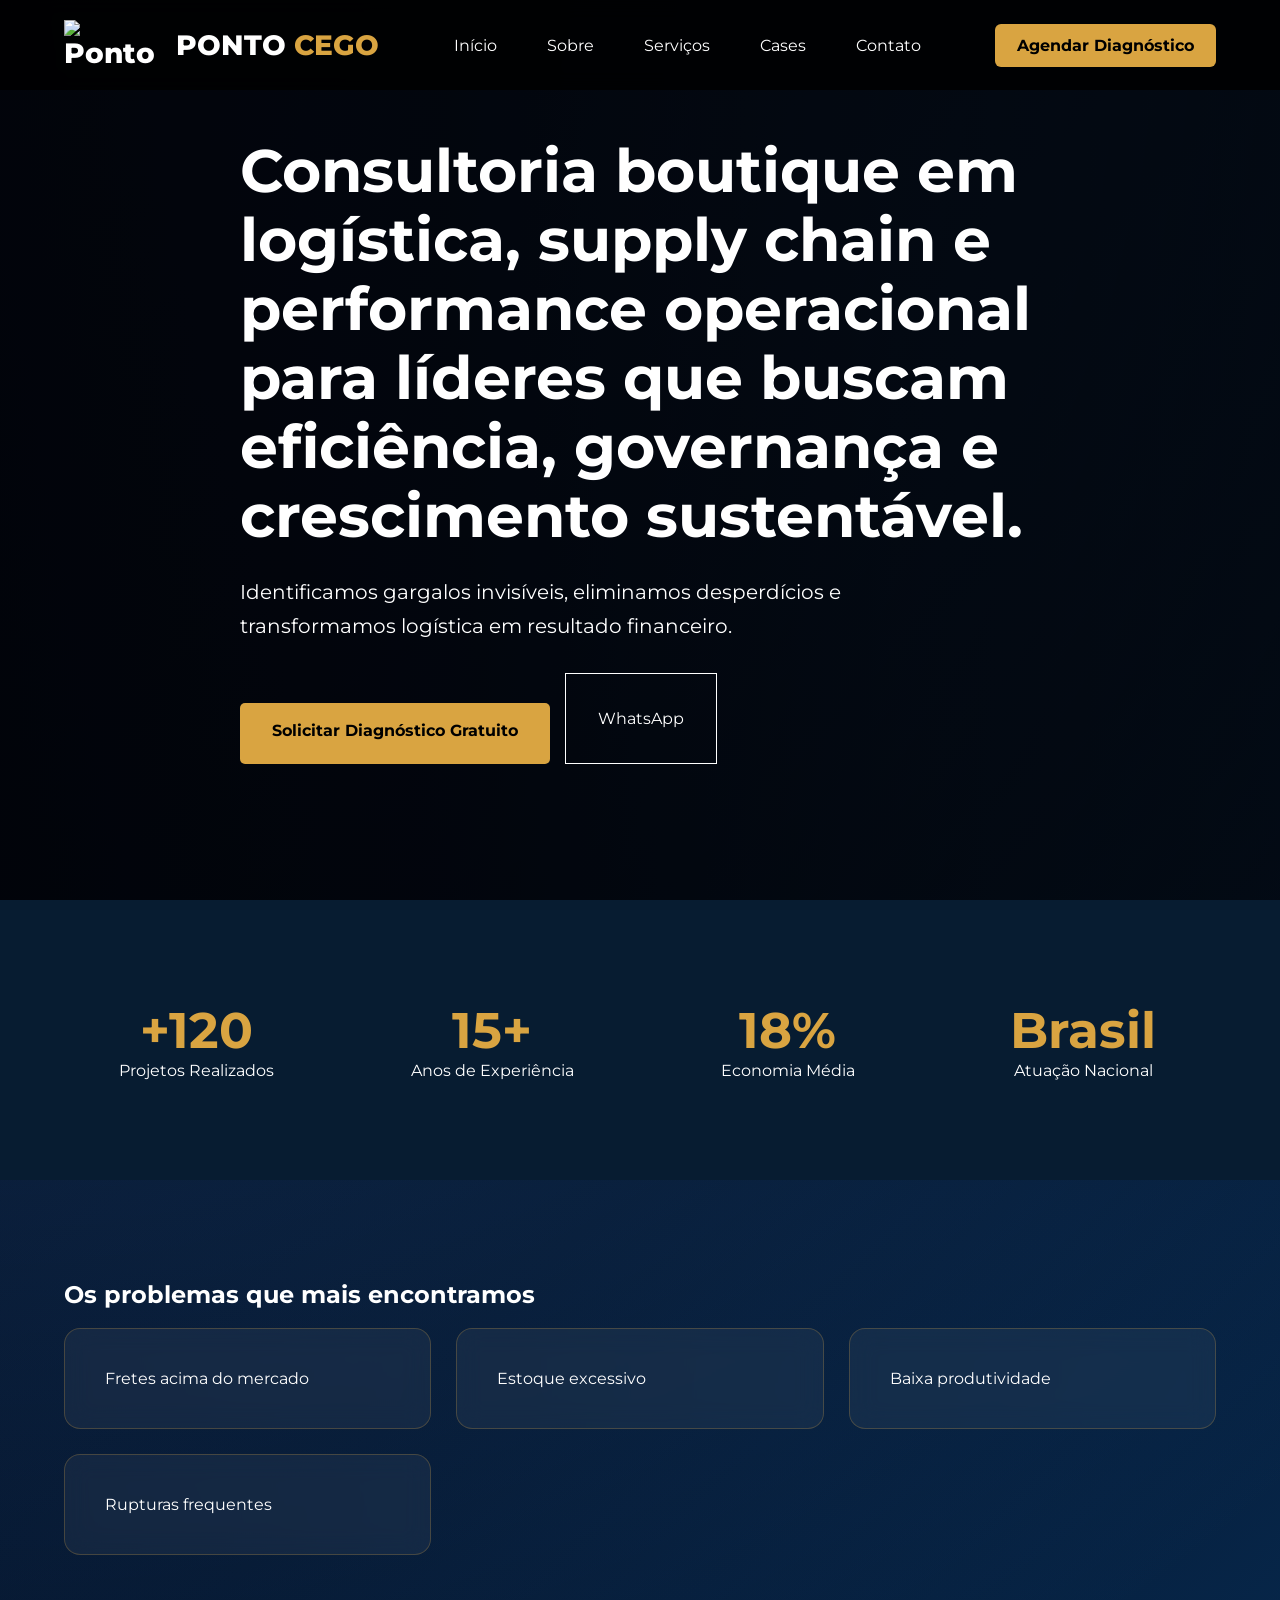
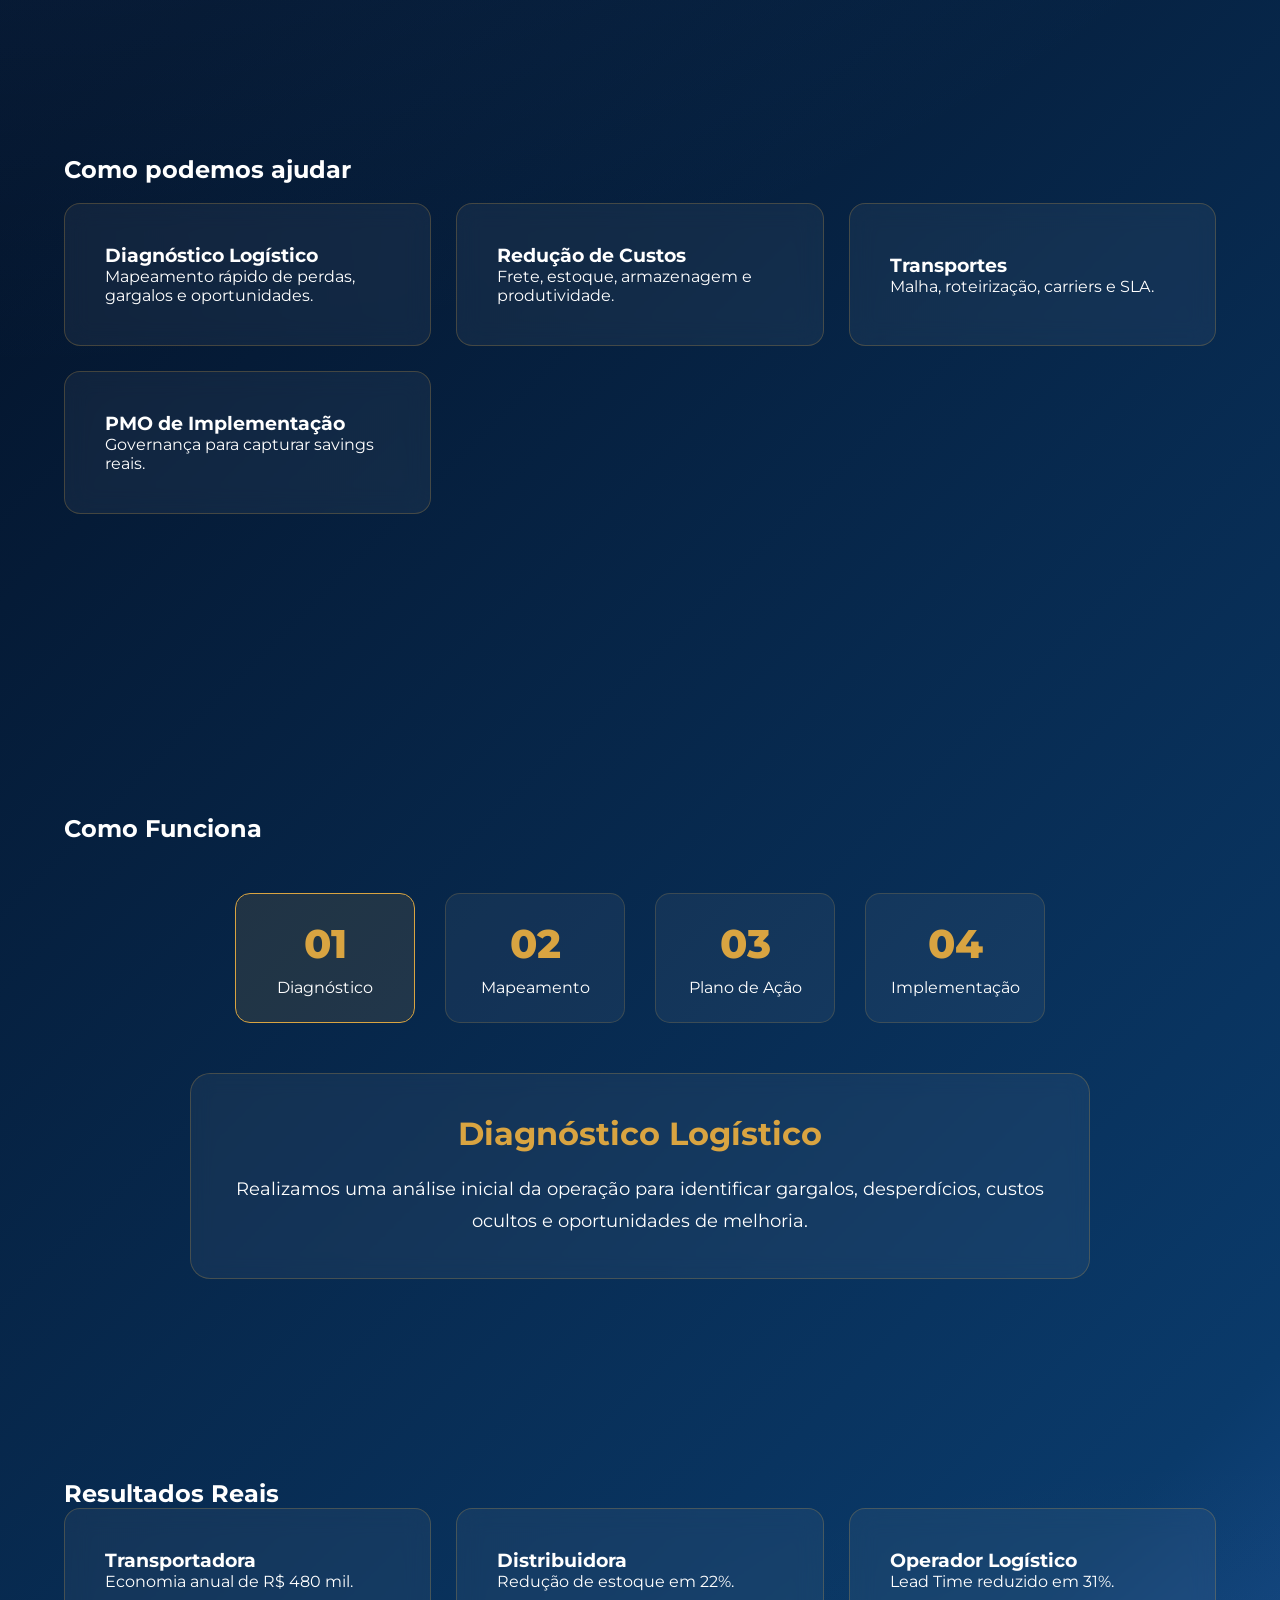
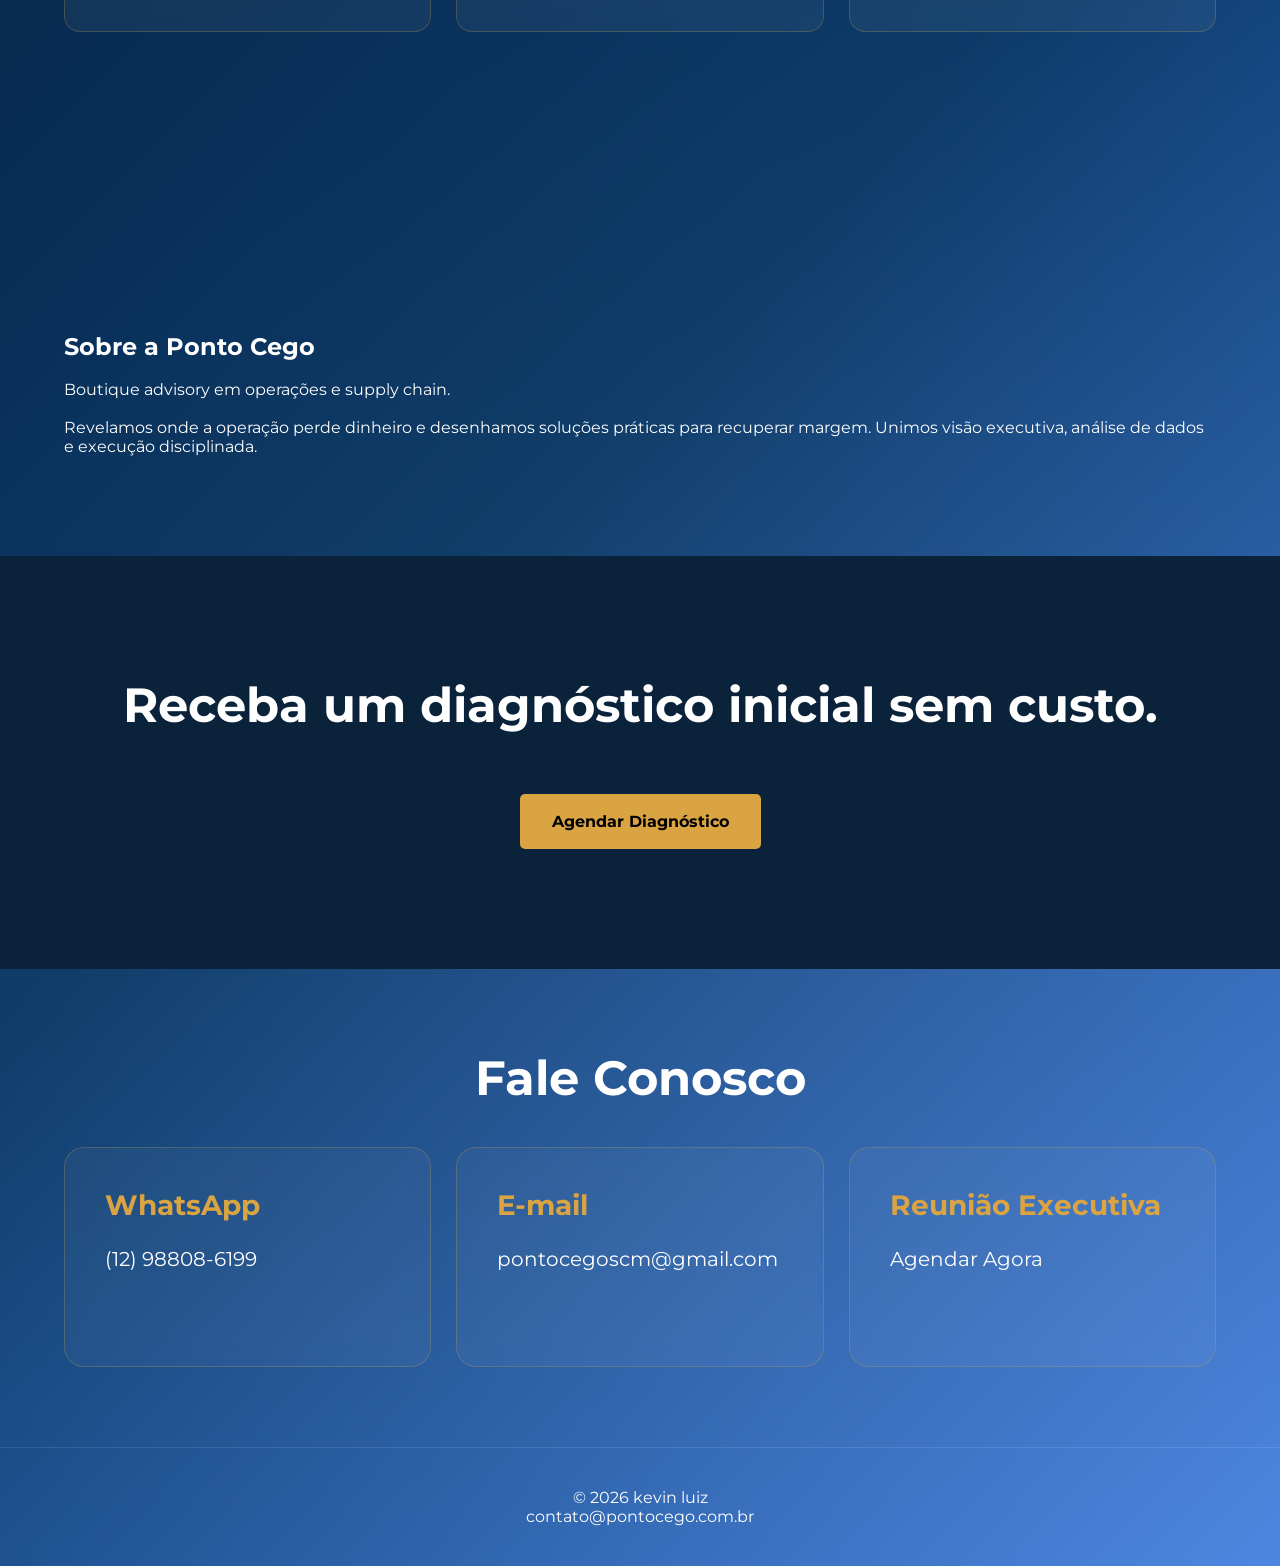
==== index.html @ e63bac24 "Add files via upload" ====
<!DOCTYPE html>
<html lang="pt-BR">
<head>
<meta charset="UTF-8">
<meta name="viewport" content="width=device-width, initial-scale=1.0">

<title>Ponto Cego Consultoria Logística</title>

<link rel="stylesheet" href="style.css">

<link href="https://fonts.googleapis.com/css2?family=Montserrat:wght@300;400;600;700;800&display=swap" rel="stylesheet">
</head>

<body>

<header>
<div class="container">

<div class="logo">
    <img src="img/Logo_Ponto_Cego-removebg-preview.png" alt="Ponto Cego">
    <div class="logo-text">
        PONTO <span>CEGO</span>
    </div>
</div>

<nav>
    <a href="index.html">Início</a>
    <a href="sobre.html">Sobre</a>
    <a href="servicos.html">Serviços</a>
    <a href="cases.html">Cases</a>
    <a href="contato.html">Contato</a>
</nav>

<a href="#contato" class="btn-header">
Agendar Diagnóstico
</a>

</div>
</header>

<section class="hero">

<div class="overlay"></div>

<div class="container hero-content">

<div class="hero-text">

<h1>
Consultoria boutique em logística, supply chain e performance operacional para líderes que buscam eficiência, governança e crescimento sustentável.
</h1>

<p>
Identificamos gargalos invisíveis, eliminamos desperdícios
e transformamos logística em resultado financeiro.
</p>

<div class="hero-buttons">

<a href="#contato" class="btn-primary">
Solicitar Diagnóstico Gratuito
</a>

<a href="https://wa.me/5512988086199" class="btn-secondary">
WhatsApp
</a>

</div>

</div>

</div>

</section>

<section class="numbers">

<div class="container stats">

<div>
<h2>+120</h2>
<p>Projetos Realizados</p>
</div>

<div>
<h2>15+</h2>
<p>Anos de Experiência</p>
</div>

<div>
<h2>18%</h2>
<p>Economia Média</p>
</div>

<div>
<h2>Brasil</h2>
<p>Atuação Nacional</p>
</div>

</div>

</section>

<section class="problems">

<div class="container">

<h2>Os problemas que mais encontramos</h2>
<br>

<div class="cards">

<div class="card">
Fretes acima do mercado
</div>

<div class="card">
Estoque excessivo
</div>

<div class="card">
Baixa produtividade
</div>

<div class="card">
Rupturas frequentes
</div>

</div>

</div>

</section>

<section id="servicos" class="services">

<div class="container">

<h2>Como podemos ajudar</h2>
<br>

<div class="service-grid">

<div class="service">
<h3>Diagnóstico Logístico</h3>
<p>Mapeamento rápido de perdas, gargalos e oportunidades.</p>
</div>

<div class="service">
<h3>Redução de Custos</h3>
<p>Frete, estoque, armazenagem e produtividade.</p>
</div>

<div class="service">
<h3>Transportes</h3>
<p>Malha, roteirização, carriers e SLA.</p>
</div>

<div class="service">
<h3>PMO de Implementação</h3>
<p>Governança para capturar savings reais.</p>
</div>

</div>

</div>

</section>

<section class="process">

    <div class="container">

        <h2>Como Funciona</h2>

        <div class="steps">

            <div class="step active"
                 onclick="mostrarEtapa('diagnostico')">
                <span>01</span>
                <p>Diagnóstico</p>
            </div>

            <div class="step"
                 onclick="mostrarEtapa('mapeamento')">
                <span>02</span>
                <p>Mapeamento</p>
            </div>

            <div class="step"
                 onclick="mostrarEtapa('plano')">
                <span>03</span>
                <p>Plano de Ação</p>
            </div>

            <div class="step"
                 onclick="mostrarEtapa('implementacao')">
                <span>04</span>
                <p>Implementação</p>
            </div>

        </div>

        <div class="process-card">

            <h3 id="tituloEtapa">
                Diagnóstico Logístico
            </h3>

            <p id="textoEtapa">
                Realizamos uma análise inicial da operação para identificar gargalos, desperdícios, custos ocultos e oportunidades de melhoria.
            </p>

        </div>

    </div>

</section>

<section id="cases" class="cases">

<div class="container">

<h2>Resultados Reais</h2>

<div class="case-grid">

<div class="case">
<h3>Transportadora</h3>
<p>Economia anual de R$ 480 mil.</p>
</div>

<div class="case">
<h3>Distribuidora</h3>
<p>Redução de estoque em 22%.</p>
</div>

<div class="case">
<h3>Operador Logístico</h3>
<p>Lead Time reduzido em 31%.</p>
</div>

</div>

</div>

</section>

<section id="sobre" class="about">

<div class="container">

<h2>Sobre a Ponto Cego</h2>

<p>

    <br>
Boutique advisory em operações e supply chain.
<br>
<br>

Revelamos onde a operação perde dinheiro e desenhamos soluções práticas para recuperar margem. Unimos visão executiva, análise de dados e execução disciplinada.
</p>

</div>

</section>

<section id="contato" class="cta">

<div class="container">

<h2>
Receba um diagnóstico inicial sem custo.
</h2>

<a href="https://wa.me/5512988086199"
class="btn-primary">
Agendar Diagnóstico
</a>

</div>

</section>

<section class="contato" id="contato">

    <div class="container">

        <h2>Fale Conosco</h2>

        <div class="contato-grid">

            <div class="contato-card">
                <h3>WhatsApp</h3>
                <a href="https://wa.me/5512988086199">
                    (12) 98808-6199
                </a>
            </div>

            <div class="contato-card">
                <h3>E-mail</h3>
                <a href="mailto:pontocegoscm@gmail.com">
                    pontocegoscm@gmail.com
                </a>
            </div>

            <div class="contato-card">
                <h3>Reunião Executiva</h3>
                <a href="#" class="btn-agendar">
                    Agendar Agora
                </a>
            </div>

        </div>

    </div>

</section>

<footer>

<p>
© 2026 kevin luiz 
</p>

<p>
contato@pontocego.com.br
</p>

</footer>

<script src="db.js"></script>

</body>
</html>
---- style.css ----
*{
margin:0;
padding:0;
box-sizing:border-box;
font-family:'Montserrat',sans-serif;
}

body{
background:
radial-gradient(
circle at top left,
rgba(74,163,255,.25),
transparent 40%
),
radial-gradient(
circle at bottom right,
rgba(217,164,65,.12),
transparent 35%
),
linear-gradient(
135deg,
#020617 0%,
#04152d 30%,
#0a3a6a 70%,
#3b82f6 100%
);

color:white;
min-height:100vh;
overflow-x:hidden;
}

.container{
width:90%;
max-width:1200px;
margin:auto;
}

header{
position:fixed;
width:100%;
padding:20px 0;
background:rgba(0,0,0,.8);
backdrop-filter:blur(10px);
z-index:100;
}

header .container{
display:flex;
justify-content:space-between;
align-items:center;
}

.logo{
font-size:28px;
font-weight:800;
}

.logo span{
color:#d9a441;
}

nav a{
color:white;
text-decoration:none;
margin:0 15px;
}

.hero{
height:100vh;
background:url("img/ChatGPT\ Image\ 6\ de\ jun.\ de\ 2026\,\ 12_38_21.png") center/cover;
display:flex;
align-items:center;
position:relative;
}

.overlay{
position:absolute;
width:100%;
height:100%;
background:rgba(0,0,0,.65);
}

.hero-content{
position:relative;
z-index:2;
}

.hero h1{
font-size:60px;
max-width:800px;
margin-bottom:25px;
}

.hero p{
max-width:700px;
font-size:20px;
line-height:1.6;
}

.btn-primary{
display:inline-block;
background:#d9a441;
padding:18px 32px;
color:black;
font-weight:700;
text-decoration:none;
border-radius:5px;
margin-top:30px;
}

.btn-secondary{
display:inline-block;
padding:35px 32px;
border:1px solid white;
color:white;
text-decoration:none;
margin-left:5px;
text-align: auto;

}

.numbers{
padding:100px 0;
background:#071c31;
}

.stats{
display:grid;
grid-template-columns:repeat(4,1fr);
gap:30px;
text-align:center;
}

.stats h2{
color:#d9a441;
font-size:50px;
}

.services,
.problems,
.process,
.about,
.cases{
padding:100px 0;
}

.service,
.case,
.card{
background:rgba(255,255,255,0.05);
backdrop-filter:blur(12px);
-webkit-backdrop-filter:blur(12px);

border:1px solid rgba(255,255,255,0.15);

border-radius:16px;

transition:.3s;
}

.cards,
.service-grid,
.case-grid{
    display:grid;
    grid-template-columns:repeat(auto-fit,minmax(280px,1fr));
    gap:25px;
}

.service,
.case,
.card{
    background:rgba(255,255,255,0.05);
    backdrop-filter:blur(12px);

    border:1px solid rgba(217,164,65,.25);
    border-radius:16px;

    width:100%;
    min-height:100px;

    padding:40px;

    display:flex;
    flex-direction:column;
    justify-content:center;

    transition:all .4s ease;
}

.service:hover,
.case:hover,
.card:hover{
    transform:translateY(-10px);
    border-color:#d9a441;
    box-shadow:0 15px 40px rgba(0,0,0,.3);
}


.steps{
    display:flex;
    justify-content:center;
    gap:30px;
    margin:50px 0;
    flex-wrap:wrap;
}

.step{
    width:180px;
    padding:25px;

    text-align:center;

    background:rgba(255,255,255,.05);

    border:1px solid rgba(217,164,65,.2);

    border-radius:15px;

    cursor:pointer;

    transition:.3s;
}

.step:hover{
    transform:translateY(-8px);
}

.step.active{
    border-color:#d9a441;
    background:rgba(217,164,65,.12);
}

.step span{
    font-size:40px;
    font-weight:800;
    color:#d9a441;
}

.step p{
    margin-top:10px;
}

.process-card{
    max-width:900px;
    margin:auto;

    background:rgba(255,255,255,.05);

    backdrop-filter:blur(10px);

    border:1px solid rgba(217,164,65,.25);

    border-radius:20px;

    padding:40px;

    text-align:center;
}

.process-card h3{
    color:#d9a441;
    margin-bottom:20px;
    font-size:32px;
}

.process-card p{
    font-size:18px;
    line-height:1.8;
}

.cta{
padding:120px 0;
background:#0a223a;
text-align:center;
}

.cta h2{
font-size:42px;
margin-bottom:30px;
}

footer{
padding:40px;
text-align:center;
border-top:1px solid rgba(255,255,255,.1);
}
.logo{
    display:flex;
    align-items:center;
    gap:12px;
    font-size:28px;
    font-weight:800;
}

.logo img{
    width:100px;
    height:50px;
    object-fit:contain;
}

.logo span{
    color:#d9a441;
}

a{
    color: white;
}
.contato{
    padding:100px 0;
    background:transparent;
}

.contato h2{
    color:#fff;
    font-size:48px;
    margin-bottom:50px;
}

.contato-grid{
    display:grid;
    grid-template-columns:repeat(auto-fit,minmax(320px,1fr));
    gap:25px;
}

.contato-card{
    background:rgba(255,255,255,0.04);

    backdrop-filter:blur(10px);

    border:1px solid rgba(217,164,65,.25);

    border-radius:20px;

    padding:40px;

    min-height:220px;

    transition:.4s;
}

.contato-card:hover{
    transform:translateY(-8px);

    border-color:#d9a441;

    box-shadow:0 15px 40px rgba(0,0,0,.25);
}

.contato-card h3{
    color:#d9a441;
    font-size:28px;
    margin-bottom:25px;
}

.contato-card a{
    color:#fff;
    text-decoration:none;
    font-size:20px;
}
/* ==========================
   TABLETS
========================== */

@media (max-width: 1024px){

    .hero h1{
        font-size:48px;
    }

    .hero p{
        font-size:18px;
    }

    .stats{
        grid-template-columns:repeat(2,1fr);
    }

    .contato-grid{
        grid-template-columns:1fr;
    }

}

/* ==========================
   CELULARES
========================== */

@media (max-width: 768px){

    header{
        padding:15px 0;
    }

    header .container{
        flex-direction:column;
        gap:15px;
    }

    nav{
        display:flex;
        flex-wrap:wrap;
        justify-content:center;
        gap:10px;
    }

    nav a{
        margin:0;
        font-size:14px;
    }

    .logo{
        font-size:22px;
    }

    .logo img{
        width:70px;
        height:auto;
    }

    .hero{
        min-height:auto;
        height:auto;
        padding:140px 0 80px;
        text-align:center;
    }

    .hero h1{
        font-size:36px;
        line-height:1.2;
    }

    .hero p{
        font-size:17px;
    }

    .hero-buttons{
        display:flex;
        flex-direction:column;
        gap:15px;
        align-items:center;
    }

    .btn-secondary{
        margin-left:0;
    }

    .stats{
        grid-template-columns:1fr;
    }

    .stats h2{
        font-size:38px;
    }

    .service-grid,
    .case-grid,
    .cards{
        grid-template-columns:1fr;
    }

    .step{
        width:100%;
        max-width:280px;
    }

    .process-card{
        padding:25px;
    }

    .process-card h3{
        font-size:26px;
    }

    .process-card p{
        font-size:16px;
    }

    .contato h2,
    .cta h2{
        font-size:32px;
        text-align:center;
    }

    .contato-card{
        min-height:auto;
    }

    footer{
        padding:25px;
        font-size:14px;
    }

}

/* ==========================
   CELULARES PEQUENOS
========================== */

@media (max-width: 480px){

    .container{
        width:95%;
    }

    .hero h1{
        font-size:30px;
    }

    .hero p{
        font-size:15px;
    }

    .btn-primary,
    .btn-secondary{
        width:100%;
        text-align:center;
        padding:15px;
    }

    .service,
    .case,
    .card{
        padding:25px;
    }

    .contato-card{
        padding:25px;
    }

    .contato-card h3{
        font-size:22px;
    }

    .contato-card a{
        font-size:16px;
        word-break:break-word;
    }

}
.page-hero{
    padding:180px 0 100px;

    text-align:center;
}

.page-hero h1{
    font-size:60px;
    margin-bottom:20px;
}

.page-hero p{
    font-size:22px;
    color:rgba(255,255,255,.8);
}

.about-page,
.contato,
.service-grid,
.case-grid{
    padding-bottom:100px;
}
.contato {
    padding: 80px 0;
}

.contato h2 {
    text-align: center;
    margin-bottom: 40px;
}

.contato-form {
    max-width: 700px;
    margin: 0 auto;
    display: flex;
    flex-direction: column;
    gap: 20px;
}

.form-group {
    display: flex;
    flex-direction: column;
}

.form-group label {
    margin-bottom: 8px;
    font-weight: 600;
}

.form-group input,
.form-group textarea {
    padding: 14px;
    border: 1px solid #dcdcdc;
    border-radius: 8px;
    font-size: 16px;
}

.form-group input:focus,
.form-group textarea:focus {
    outline: none;
    border-color: #0a66c2;
}

.btn-form {
    background: #0a66c2;
    color: #fff;
    border: none;
    padding: 16px;
    border-radius: 8px;
    font-size: 16px;
    cursor: pointer;
    transition: 0.3s;
}

.btn-form:hover {
    opacity: 0.9;
}
/* Layout exclusivo da página Cases */

.cases-page-grid{
    display:grid;
    grid-template-columns:repeat(3, 1fr);
    gap:30px;
    align-items:start;
    
}

.cases-page-grid .case{
    min-height:auto;
}

.cases-page-grid .case h3{
min-height:auto;
    font-size:24px;
    line-height:1.3;
}

.cases-page-grid .case p{
    line-height:1.8;
    min-height:auto;
}

/* Tablet */
@media (max-width:1024px){
    .cases-page-grid{
        grid-template-columns:repeat(2, 1fr);
    }
}

/* Celular */
@media (max-width:768px){
    .cases-page-grid{
        grid-template-columns:1fr;
    }

    .cases-page-grid .case{
        min-height:auto;
    }
}
.about-page{
    padding-bottom:100px;
}

.about-page h2{
    font-size:42px;
    margin-bottom:25px;
    color:#d9a441;
}

.about-page p{
    font-size:18px;
    line-height:1.9;
    margin-bottom:20px;
    max-width:1000px;
}

.about-page .service-grid{
    margin-top:40px;
}
/* =====================================================
   RESPONSIVIDADE GLOBAL
===================================================== */

html,
body{
    width:100%;
    overflow-x:hidden;
}

img{
    max-width:100%;
    height:auto;
    display:block;
}

iframe,
video{
    max-width:100%;
    height:auto;
}

.container{
    width:min(90%,1200px);
    margin:auto;
}
.page-hero{
    padding:140px 0 80px;
    text-align:center;
}

.page-hero .container{
    width:min(90%,1200px);
    margin:auto;
}

/* =====================================================
   HERO RESPONSIVO
===================================================== */

.hero{
    min-height:100vh;

    background:
    linear-gradient(
        to right,
        rgba(2,6,23,.85) 0%,
        rgba(2,6,23,.70) 35%,
        rgba(2,6,23,.35) 70%,
        rgba(2,6,23,.15) 100%
    ),
    url("img/ChatGPT\ Image\ 6\ de\ jun.\ de\ 2026\,\ 12_38_21.png");

    background-size:cover;
    background-position:right center;
    background-repeat:no-repeat;

    display:flex;
    align-items:center;
    position:relative;
}

.hero-content{
    position:relative;
    z-index:2;
    width:100%;
    max-width:800px;
}

.hero h1{
    font-size:clamp(32px,5vw,60px);
    line-height:1.15;
    max-width:800px;
}

.hero p{
    font-size:clamp(16px,2vw,20px);
    line-height:1.7;
    max-width:700px;
}

.hero-buttons{
    display:flex;
    flex-wrap:wrap;
    gap:15px;
    margin-top:30px;
}

.btn-secondary{
    margin-left:0;
}

/* =====================================================
   GRID UNIVERSAL
===================================================== */

.cards,
.service-grid,
.case-grid,
.contato-grid{
    display:grid;
    grid-template-columns:repeat(auto-fit,minmax(280px,1fr));
    gap:25px;
}

.cases-page-grid{
    display:grid;
    grid-template-columns:repeat(auto-fit,minmax(320px,1fr));
    gap:30px;
    min-height:auto;
}

/* =====================================================
   HEADER RESPONSIVO
===================================================== */

header{
    width:100%;
}

header .container{
    display:flex;
    justify-content:space-between;
    align-items:center;
    flex-wrap:wrap;
    gap:20px;
}

nav{
    display:flex;
    flex-wrap:wrap;
    gap:20px;
}

nav a{
    white-space:nowrap;
}

/* =====================================================
   TIPOGRAFIA FLUIDA
===================================================== */

.page-hero h1{
    font-size:clamp(36px,6vw,60px);
}

.page-hero p{
    font-size:clamp(16px,2vw,22px);
}

.cta h2,
.contato h2{
    font-size:clamp(30px,5vw,48px);
}

/* =====================================================
   CARDS
===================================================== */

.service,
.case,
.card,
.contato-card{
    width:100%;
    height:auto;
}

.cases-page-grid .case{
    min-height:auto;
}

/* =====================================================
   TABLETS
===================================================== */

@media(max-width:1024px){

    .hero{
        padding:140px 0 80px;
    }

    .stats{
        grid-template-columns:repeat(2,1fr);
    }

    .process-card{
        padding:30px;
    }

}

/* =====================================================
   MOBILE
===================================================== */

@media(max-width:768px){

    header{
        padding:15px 0;
    }

    header .container{
        flex-direction:column;
        text-align:center;
    }

    .logo{
        font-size:22px;
    }

    .logo img{
        width:70px;
        height:auto;
    }

    nav{
        justify-content:center;
        gap:12px;
    }

    nav a{
        font-size:14px;
    }

    .hero{
        min-height:auto;
        height:auto;

        padding:
        160px
        0
        100px;

        text-align:center;

        background-position:70% center;
    }

    .hero-content{
        max-width:100%;
    }

    .hero h1{
        font-size:36px;
        max-width:100%;
    }

    .hero p{
        max-width:100%;
        font-size:17px;
    }

    .hero-buttons{
        flex-direction:column;
        align-items:center;
    }

    .btn-primary,
    .btn-secondary{
        width:100%;
        max-width:350px;
        text-align:center;
    }

    .stats{
        grid-template-columns:1fr;
    }

    .steps{
        flex-direction:column;
        align-items:center;
    }

    .step{
        width:100%;
        max-width:300px;
    }

    .process-card{
        padding:25px;
    }

    .process-card h3{
        font-size:26px;
    }

    .process-card p{
        font-size:16px;
    }

    .contato-card{
        min-height:auto;
    }

    footer{
        padding:25px;
        font-size:14px;
    }

}

/* =====================================================
   CELULARES PEQUENOS
===================================================== */

@media(max-width:480px){

    .container{
        width:95%;
    }

    .hero h1{
        font-size:30px;
    }

    .hero p{
        font-size:15px;
    }

    .page-hero h1{
        font-size:34px;
    }

    .service,
    .case,
    .card,
    .contato-card{
        padding:25px;
    }

    .contato-card h3{
        font-size:22px;
    }

    .contato-card a{
        font-size:16px;
        word-break:break-word;
    }

}

/* =====================================================
   CELULARES MUITO PEQUENOS
===================================================== */

@media(max-width:360px){

    .hero h1{
        font-size:26px;
    }

    .hero p{
        font-size:14px;
    }

    .logo{
        font-size:18px;
    }

    nav a{
        font-size:13px;
    }

}
.btn-header{
    background:#d9a441;
    color:#000;
    text-decoration:none;
    padding:12px 22px;
    border-radius:6px;
    font-weight:700;
    white-space:nowrap;
}

@media(max-width:768px){
    .btn-header{
        width:100%;
        text-align:center;
    }
}
/* ==========================================
   PÁGINAS INTERNAS RESPONSIVAS
========================================== */

@media(max-width:768px){

    .page-hero{
        padding:130px 0 60px;
    }

    .page-hero h1{
        font-size:36px;
    }

    .page-hero p{
        font-size:16px;
    }

    .about-page h2{
        font-size:30px;
    }

    .about-page p{
        font-size:16px;
        line-height:1.8;
    }

    .service-grid,
    .case-grid,
    .contato-grid{
        grid-template-columns:1fr;
    }

    .service,
    .case,
    .card,
    .contato-card{
        padding:25px;
    }

    .case h3,
    .service h3{
        font-size:22px;
    }

    .contato-form{
        width:100%;
    }

    .form-group input,
    .form-group textarea{
        width:100%;
    }

}

@media(max-width:480px){

    .page-hero h1{
        font-size:30px;
    }

    .page-hero p{
        font-size:15px;
    }

    .about-page h2{
        font-size:26px;
    }

    .about-page p{
        font-size:15px;
    }

}
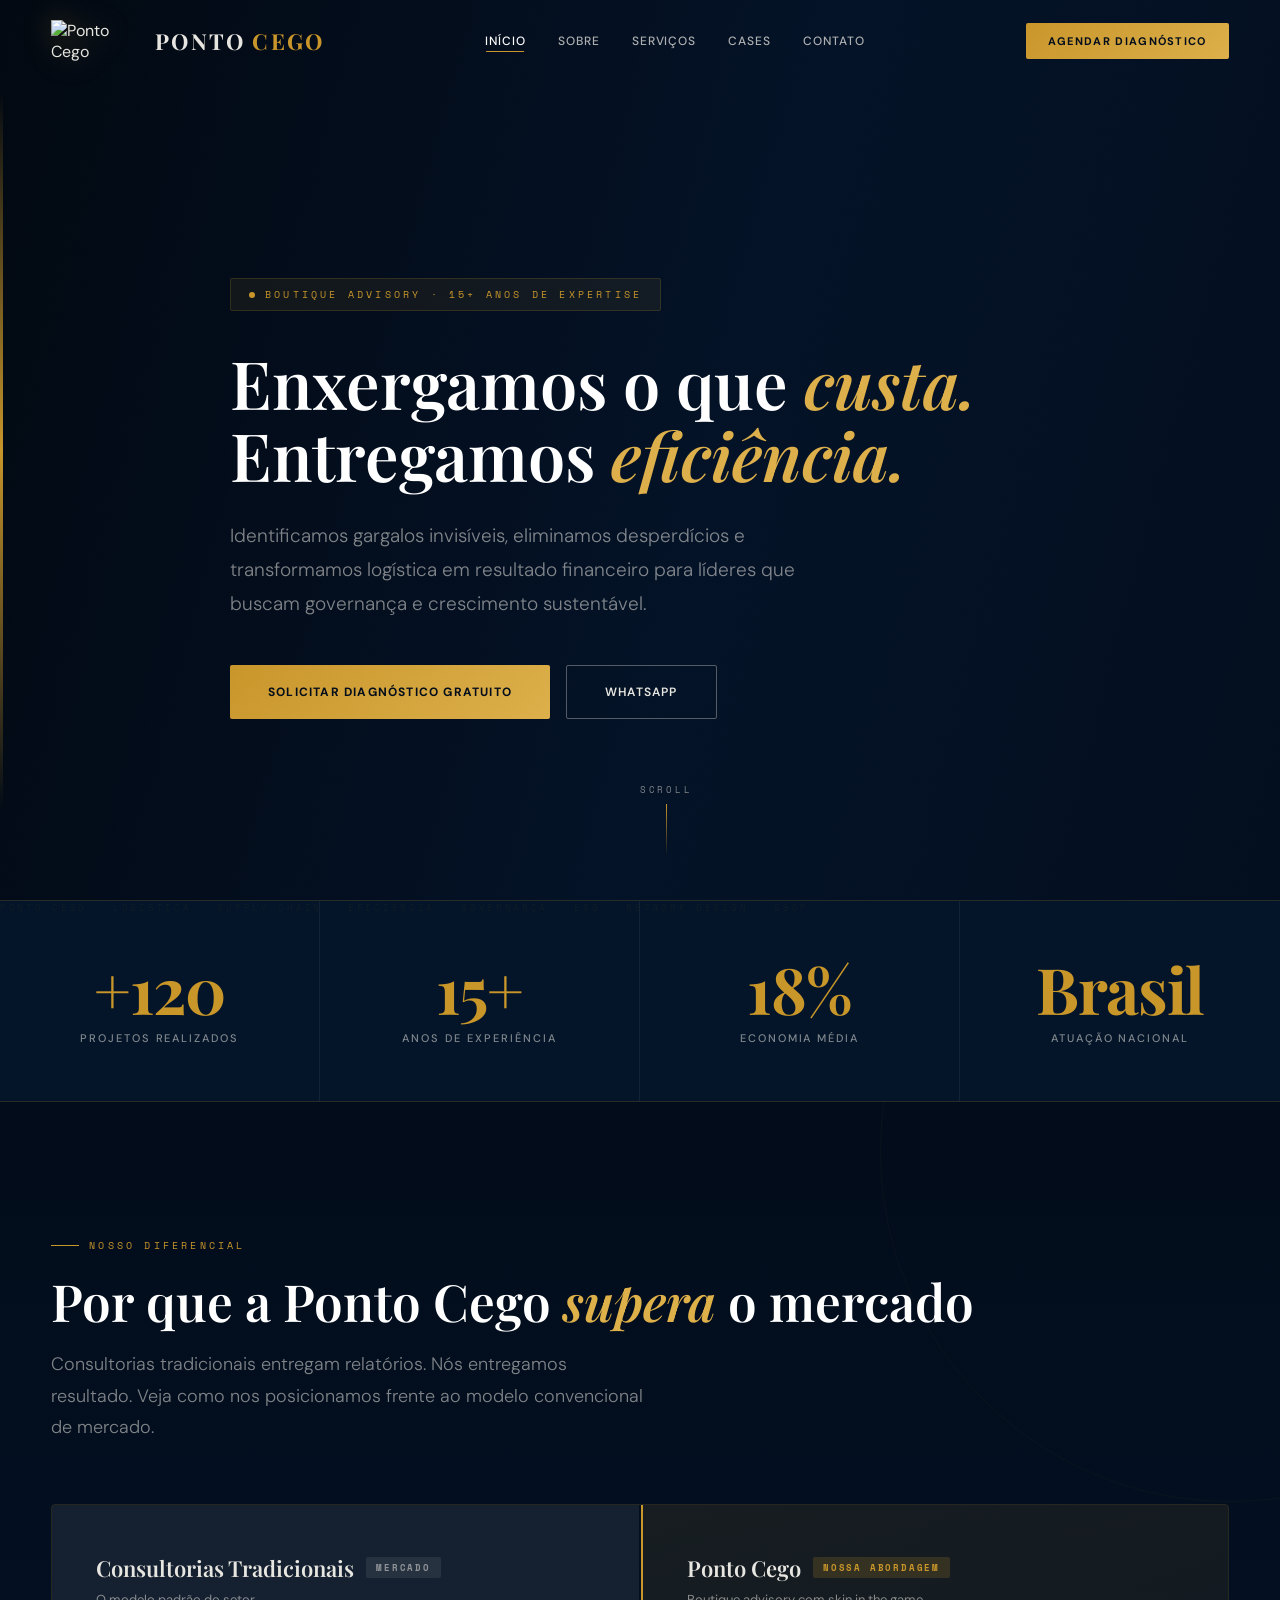
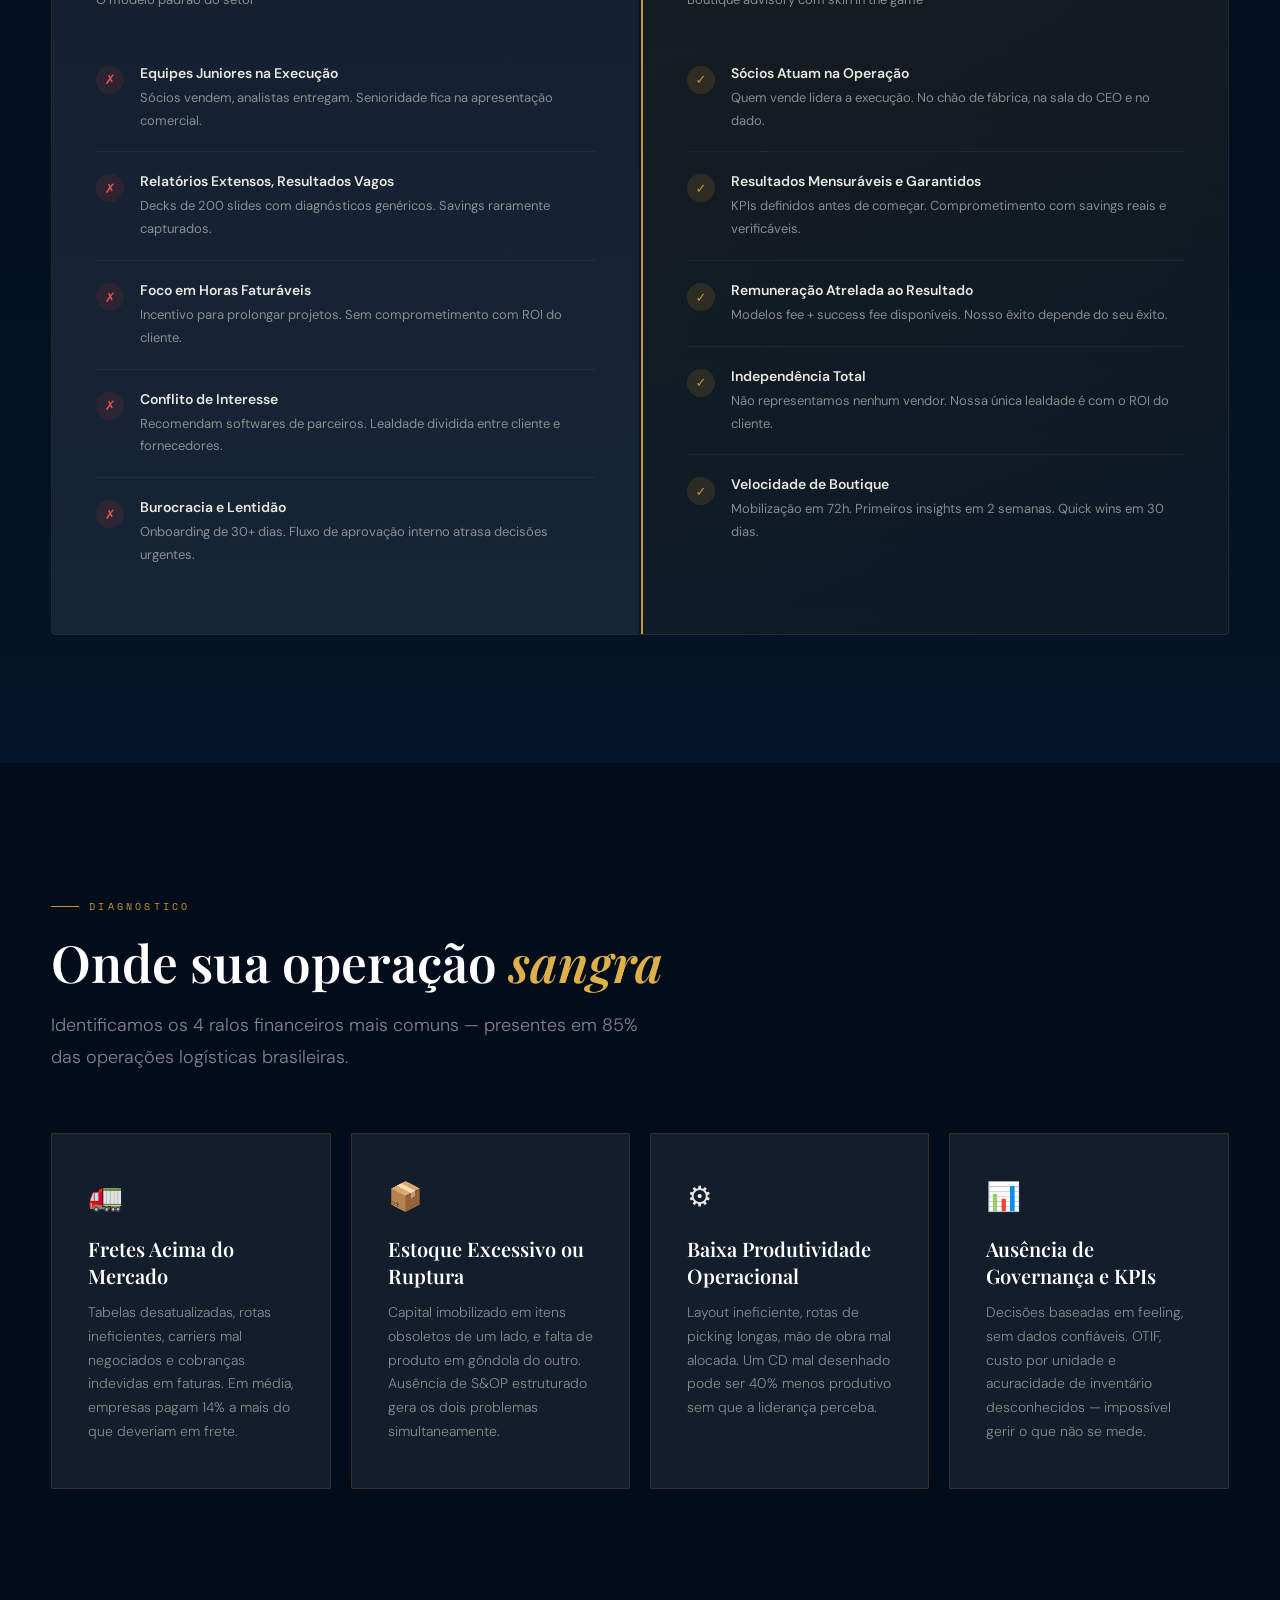
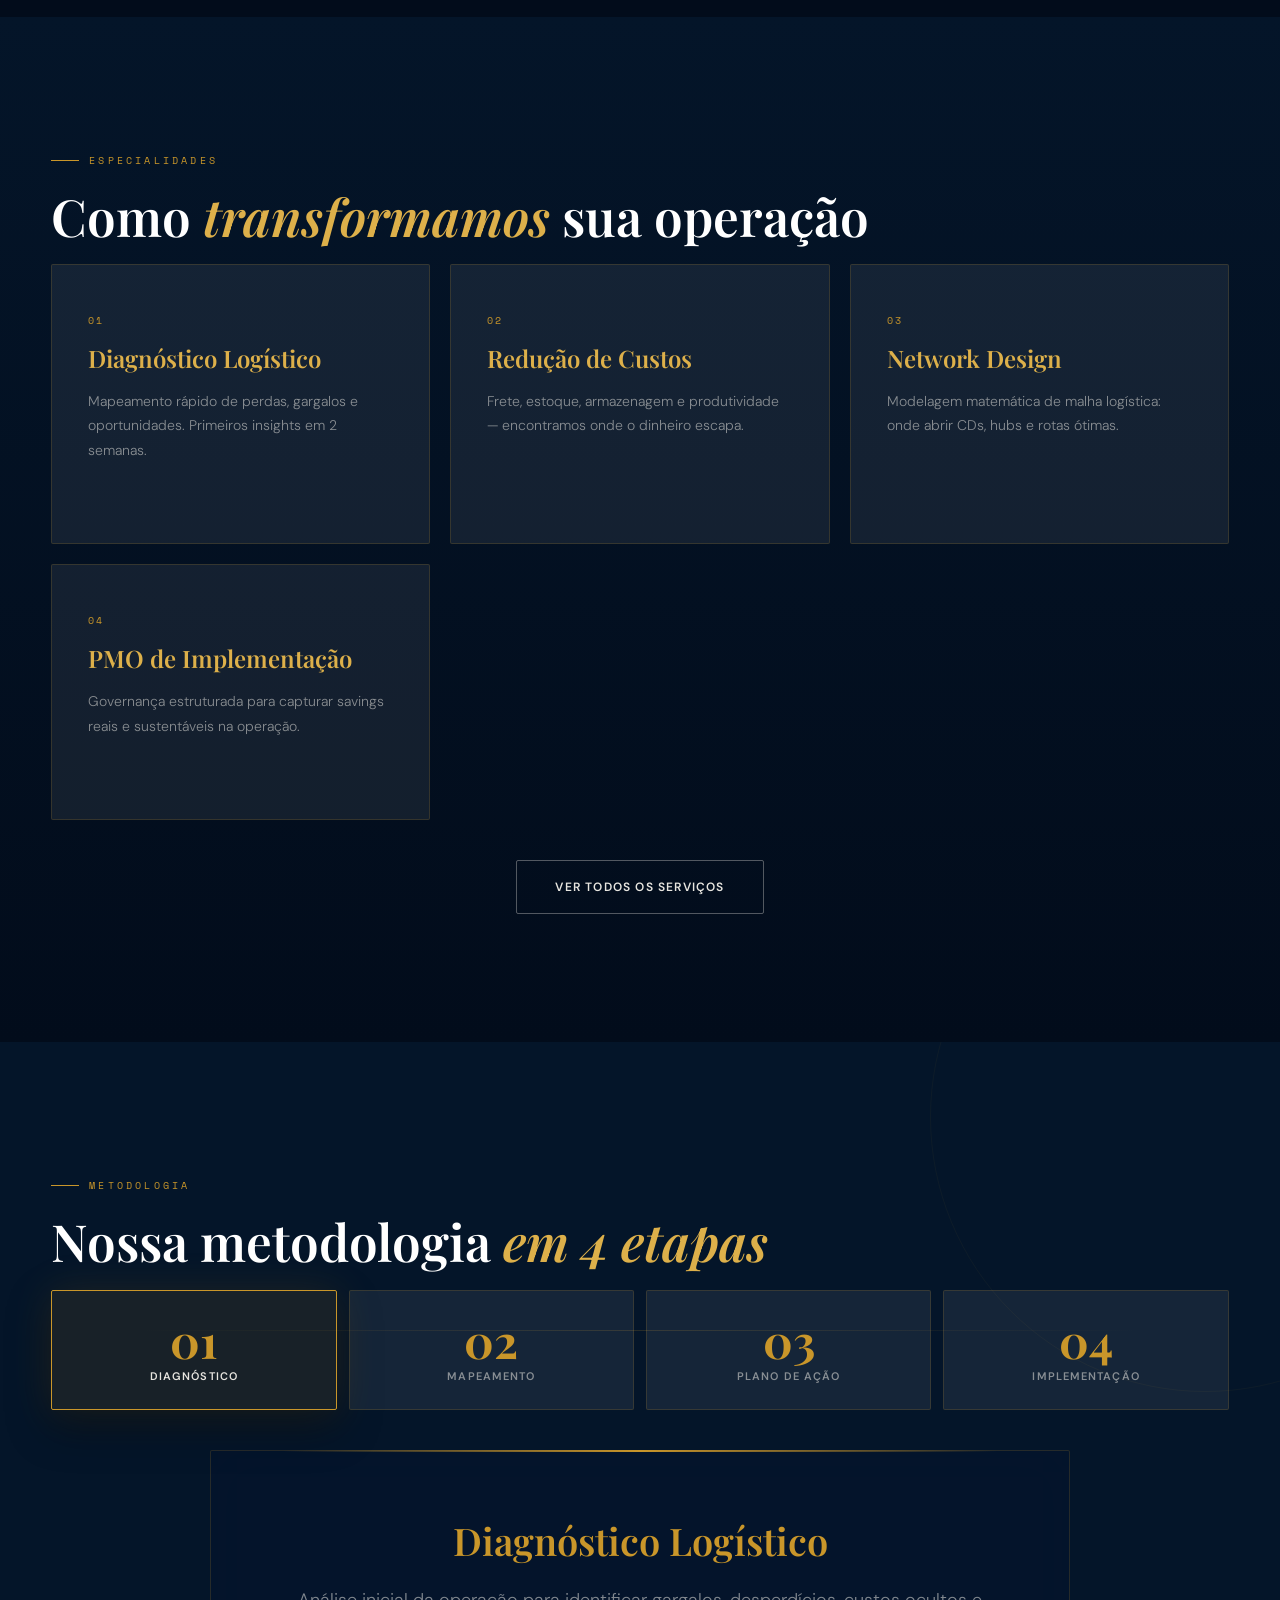
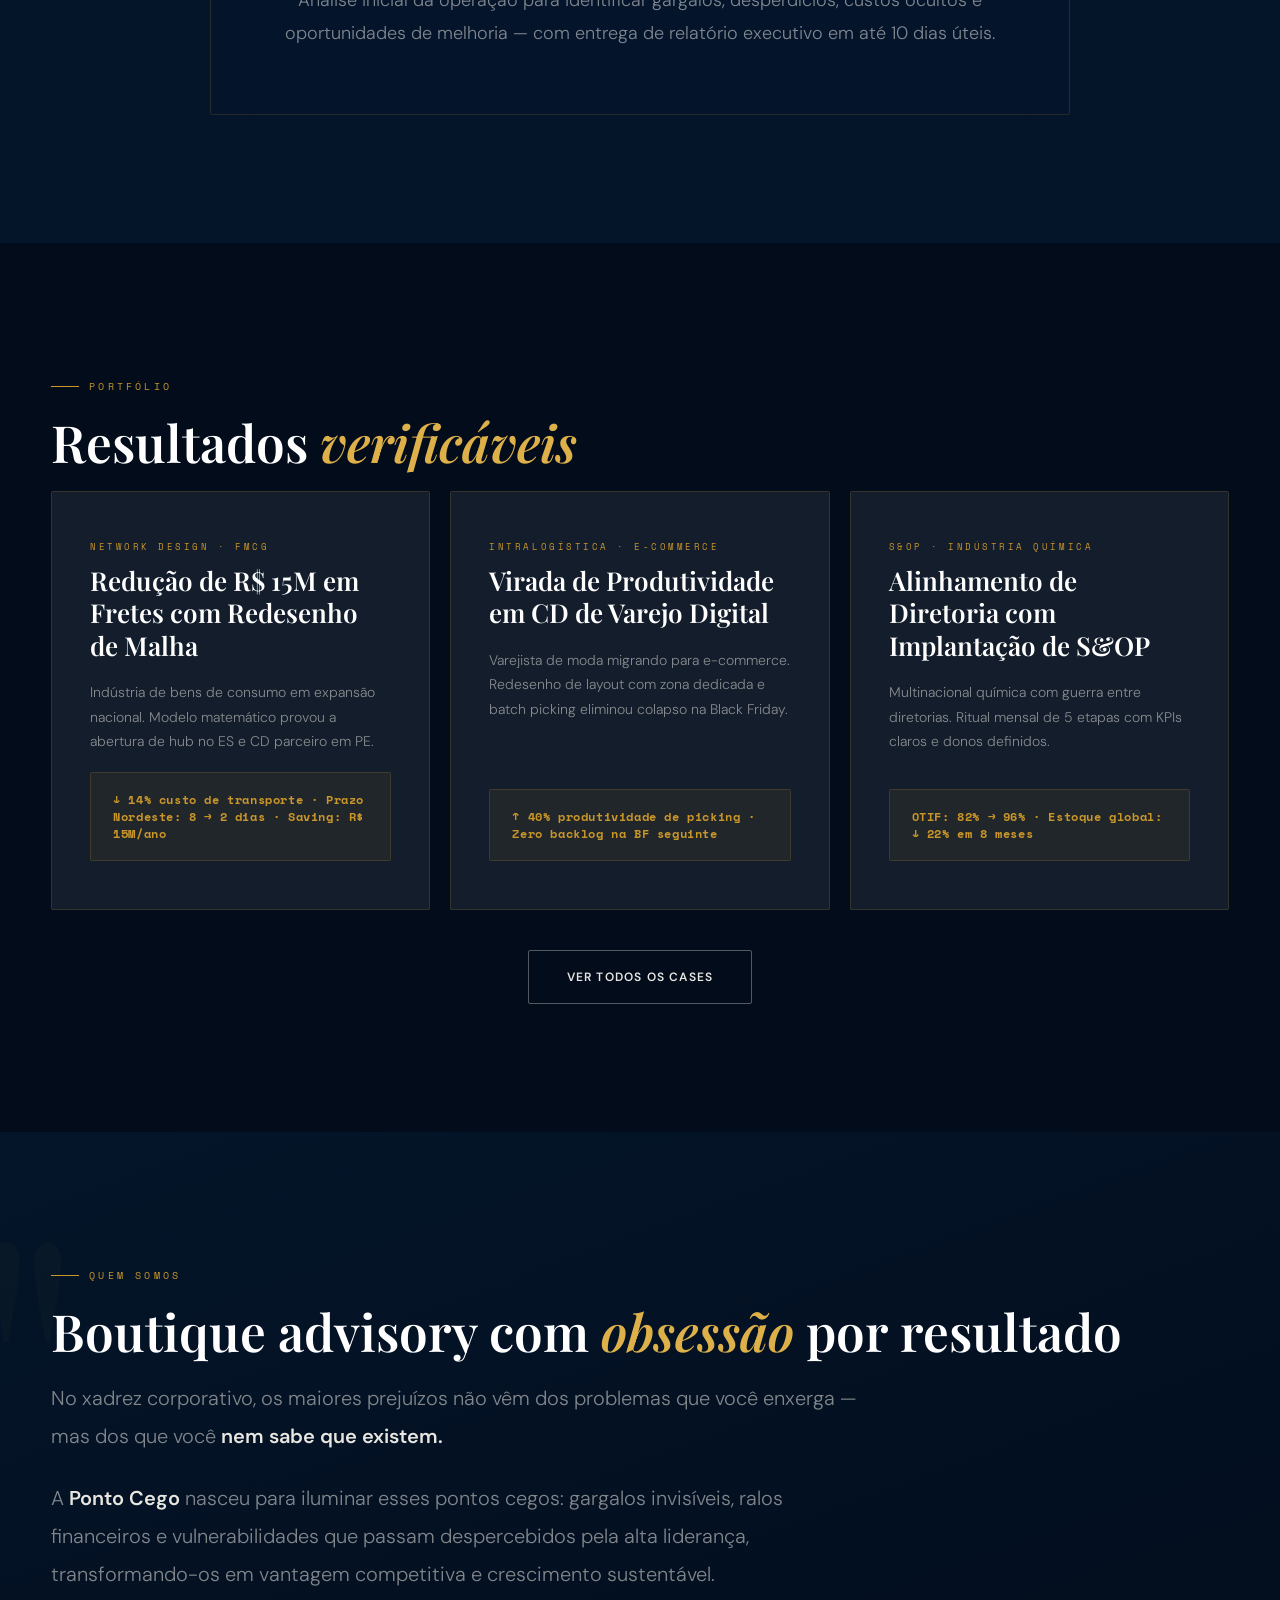
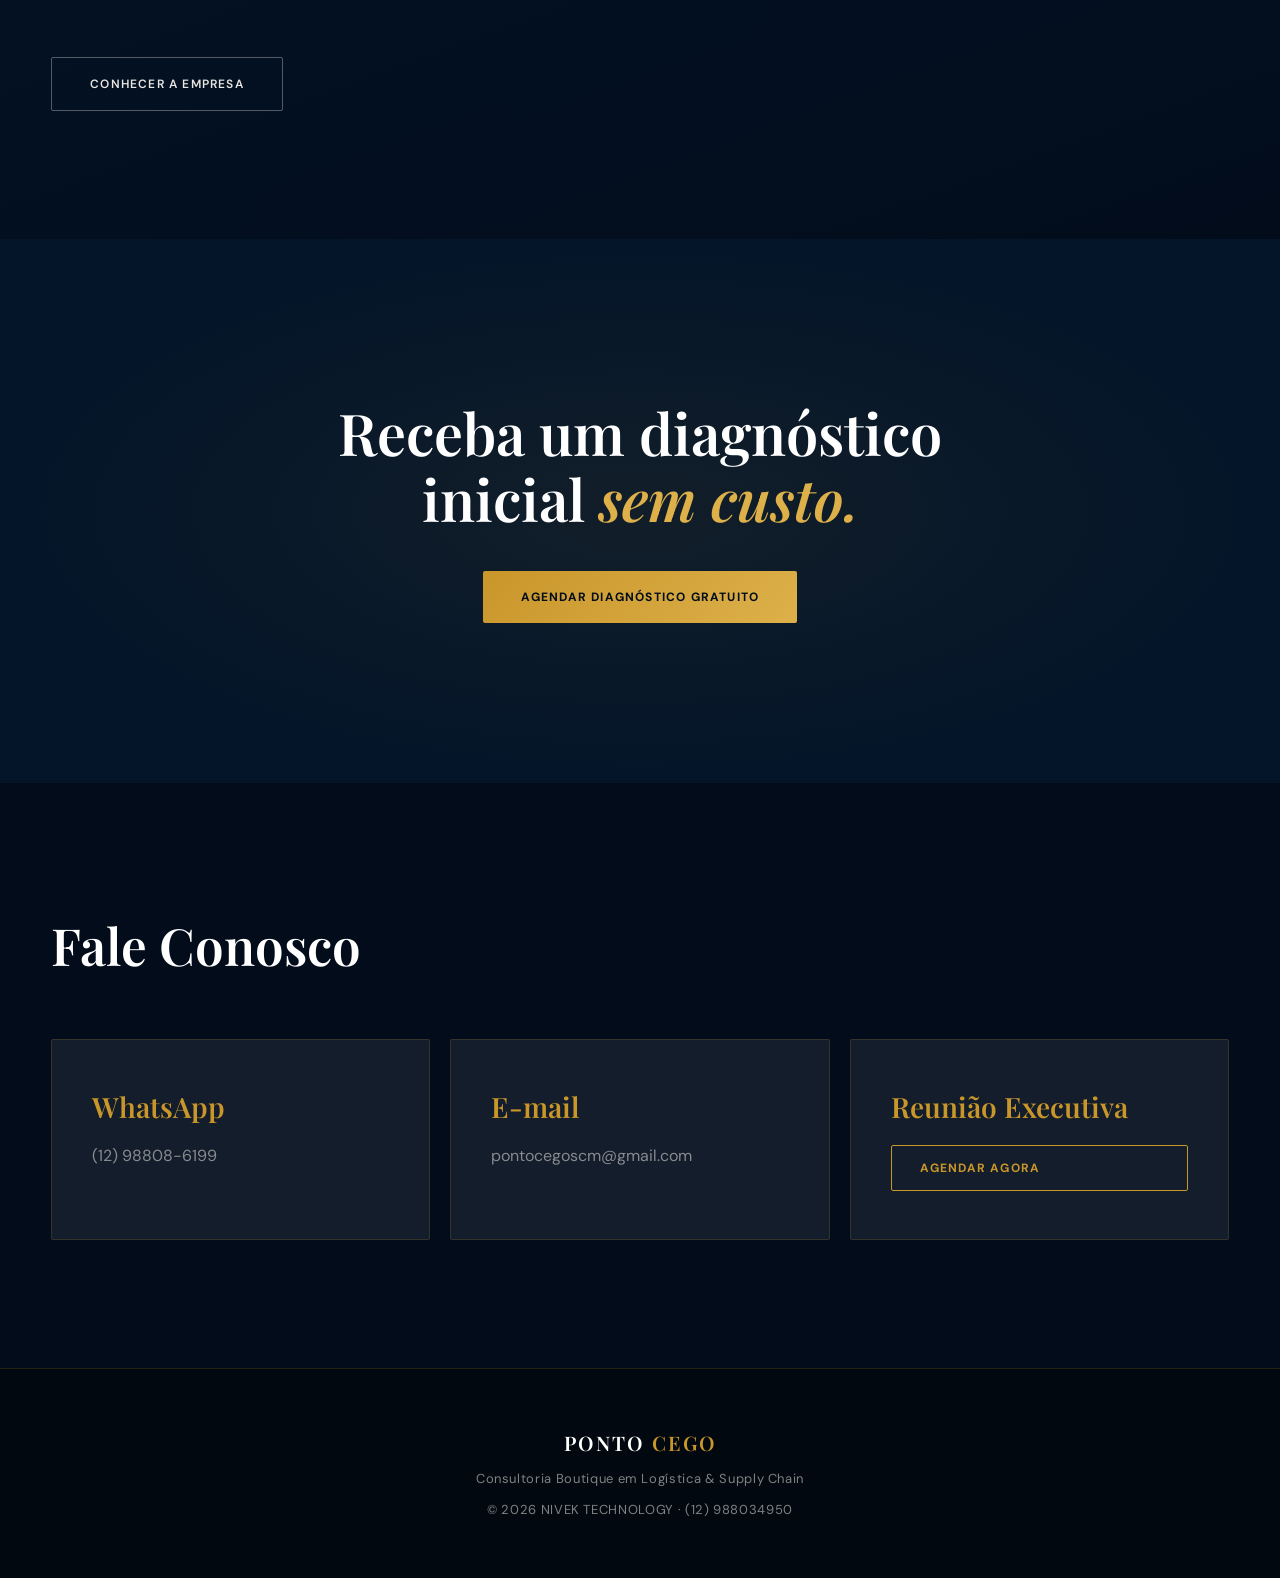
==== commit b9bd851a: "Add files via upload" ====
--- a/index.html
+++ b/index.html
@@ -1,336 +1,327 @@
-<!DOCTYPE html>
-<html lang="pt-BR">
-<head>
-<meta charset="UTF-8">
-<meta name="viewport" content="width=device-width, initial-scale=1.0">
-
-<title>Ponto Cego Consultoria Logística</title>
-
-<link rel="stylesheet" href="style.css">
-
-<link href="https://fonts.googleapis.com/css2?family=Montserrat:wght@300;400;600;700;800&display=swap" rel="stylesheet">
-</head>
-
-<body>
-
-<header>
-<div class="container">
-
-<div class="logo">
-    <img src="img/Logo_Ponto_Cego-removebg-preview.png" alt="Ponto Cego">
-    <div class="logo-text">
-        PONTO <span>CEGO</span>
-    </div>
-</div>
-
-<nav>
-    <a href="index.html">Início</a>
-    <a href="sobre.html">Sobre</a>
-    <a href="servicos.html">Serviços</a>
-    <a href="cases.html">Cases</a>
-    <a href="contato.html">Contato</a>
-</nav>
-
-<a href="#contato" class="btn-header">
-Agendar Diagnóstico
-</a>
-
-</div>
-</header>
-
-<section class="hero">
-
-<div class="overlay"></div>
-
-<div class="container hero-content">
-
-<div class="hero-text">
-
-<h1>
-Consultoria boutique em logística, supply chain e performance operacional para líderes que buscam eficiência, governança e crescimento sustentável.
-</h1>
-
-<p>
-Identificamos gargalos invisíveis, eliminamos desperdícios
-e transformamos logística em resultado financeiro.
-</p>
-
-<div class="hero-buttons">
-
-<a href="#contato" class="btn-primary">
-Solicitar Diagnóstico Gratuito
-</a>
-
-<a href="https://wa.me/5512988086199" class="btn-secondary">
-WhatsApp
-</a>
-
-</div>
-
-</div>
-
-</div>
-
-</section>
-
-<section class="numbers">
-
-<div class="container stats">
-
-<div>
-<h2>+120</h2>
-<p>Projetos Realizados</p>
-</div>
-
-<div>
-<h2>15+</h2>
-<p>Anos de Experiência</p>
-</div>
-
-<div>
-<h2>18%</h2>
-<p>Economia Média</p>
-</div>
-
-<div>
-<h2>Brasil</h2>
-<p>Atuação Nacional</p>
-</div>
-
-</div>
-
-</section>
-
-<section class="problems">
-
-<div class="container">
-
-<h2>Os problemas que mais encontramos</h2>
-<br>
-
-<div class="cards">
-
-<div class="card">
-Fretes acima do mercado
-</div>
-
-<div class="card">
-Estoque excessivo
-</div>
-
-<div class="card">
-Baixa produtividade
-</div>
-
-<div class="card">
-Rupturas frequentes
-</div>
-
-</div>
-
-</div>
-
-</section>
-
-<section id="servicos" class="services">
-
-<div class="container">
-
-<h2>Como podemos ajudar</h2>
-<br>
-
-<div class="service-grid">
-
-<div class="service">
-<h3>Diagnóstico Logístico</h3>
-<p>Mapeamento rápido de perdas, gargalos e oportunidades.</p>
-</div>
-
-<div class="service">
-<h3>Redução de Custos</h3>
-<p>Frete, estoque, armazenagem e produtividade.</p>
-</div>
-
-<div class="service">
-<h3>Transportes</h3>
-<p>Malha, roteirização, carriers e SLA.</p>
-</div>
-
-<div class="service">
-<h3>PMO de Implementação</h3>
-<p>Governança para capturar savings reais.</p>
-</div>
-
-</div>
-
-</div>
-
-</section>
-
-<section class="process">
-
-    <div class="container">
-
-        <h2>Como Funciona</h2>
-
-        <div class="steps">
-
-            <div class="step active"
-                 onclick="mostrarEtapa('diagnostico')">
-                <span>01</span>
-                <p>Diagnóstico</p>
-            </div>
-
-            <div class="step"
-                 onclick="mostrarEtapa('mapeamento')">
-                <span>02</span>
-                <p>Mapeamento</p>
-            </div>
-
-            <div class="step"
-                 onclick="mostrarEtapa('plano')">
-                <span>03</span>
-                <p>Plano de Ação</p>
-            </div>
-
-            <div class="step"
-                 onclick="mostrarEtapa('implementacao')">
-                <span>04</span>
-                <p>Implementação</p>
-            </div>
-
-        </div>
-
-        <div class="process-card">
-
-            <h3 id="tituloEtapa">
-                Diagnóstico Logístico
-            </h3>
-
-            <p id="textoEtapa">
-                Realizamos uma análise inicial da operação para identificar gargalos, desperdícios, custos ocultos e oportunidades de melhoria.
-            </p>
-
-        </div>
-
-    </div>
-
-</section>
-
-<section id="cases" class="cases">
-
-<div class="container">
-
-<h2>Resultados Reais</h2>
-
-<div class="case-grid">
-
-<div class="case">
-<h3>Transportadora</h3>
-<p>Economia anual de R$ 480 mil.</p>
-</div>
-
-<div class="case">
-<h3>Distribuidora</h3>
-<p>Redução de estoque em 22%.</p>
-</div>
-
-<div class="case">
-<h3>Operador Logístico</h3>
-<p>Lead Time reduzido em 31%.</p>
-</div>
-
-</div>
-
-</div>
-
-</section>
-
-<section id="sobre" class="about">
-
-<div class="container">
-
-<h2>Sobre a Ponto Cego</h2>
-
-<p>
-
-    <br>
-Boutique advisory em operações e supply chain.
-<br>
-<br>
-
-Revelamos onde a operação perde dinheiro e desenhamos soluções práticas para recuperar margem. Unimos visão executiva, análise de dados e execução disciplinada.
-</p>
-
-</div>
-
-</section>
-
-<section id="contato" class="cta">
-
-<div class="container">
-
-<h2>
-Receba um diagnóstico inicial sem custo.
-</h2>
-
-<a href="https://wa.me/5512988086199"
-class="btn-primary">
-Agendar Diagnóstico
-</a>
-
-</div>
-
-</section>
-
-<section class="contato" id="contato">
-
-    <div class="container">
-
-        <h2>Fale Conosco</h2>
-
-        <div class="contato-grid">
-
-            <div class="contato-card">
-                <h3>WhatsApp</h3>
-                <a href="https://wa.me/5512988086199">
-                    (12) 98808-6199
-                </a>
-            </div>
-
-            <div class="contato-card">
-                <h3>E-mail</h3>
-                <a href="mailto:pontocegoscm@gmail.com">
-                    pontocegoscm@gmail.com
-                </a>
-            </div>
-
-            <div class="contato-card">
-                <h3>Reunião Executiva</h3>
-                <a href="#" class="btn-agendar">
-                    Agendar Agora
-                </a>
-            </div>
-
-        </div>
-
-    </div>
-
-</section>
-
-<footer>
-
-<p>
-© 2026 kevin luiz 
-</p>
-
-<p>
-contato@pontocego.com.br
-</p>
-
-</footer>
-
-<script src="db.js"></script>
-
-</body>
-</html>+<!DOCTYPE html>
+<html lang="pt-BR">
+<head>
+<meta charset="UTF-8">
+<meta name="viewport" content="width=device-width, initial-scale=1.0">
+<title>Ponto Cego — Consultoria em Logística & Supply Chain</title>
+<meta name="description" content="Boutique advisory em operações e supply chain. Identificamos gargalos invisíveis e transformamos logística em resultado financeiro.">
+<link rel="stylesheet" href="style.css">
+<link href="https://fonts.googleapis.com/css2?family=Playfair+Display:ital,wght@0,400;0,500;0,600;0,700;1,400;1,600&family=DM+Sans:opsz,wght@9..40,300;9..40,400;9..40,500;9..40,600;9..40,700&family=Space+Mono:wght@400;700&display=swap" rel="stylesheet">
+</head>
+<body>
+
+<!-- SPLASH -->
+<div id="logo-splash">
+  <img src="img/Logo Ponto Cego.png" alt="Ponto Cego">
+  <div class="splash-bar"></div>
+  <p class="splash-tag">Logística &amp; Supply Chain</p>
+</div>
+
+<!-- HEADER -->
+<header id="hdr">
+  <div class="container">
+    <div class="logo">
+      <img src="img/Logo_Ponto_Cego-removebg-preview.png" alt="Ponto Cego">
+      <div class="logo-text">PONTO <span>CEGO</span></div>
+    </div>
+    <nav>
+      <a href="index.html" class="active">Início</a>
+      <a href="sobre.html">Sobre</a>
+      <a href="servicos.html">Serviços</a>
+      <a href="cases.html">Cases</a>
+      <a href="contato.html">Contato</a>
+    </nav>
+    <a href="contato.html" class="btn-header">Agendar Diagnóstico</a>
+  </div>
+</header>
+
+<!-- HERO -->
+<section class="hero">
+  <div class="hero-bg"></div>
+  <div class="hero-vignette"></div>
+  <div class="container hero-content">
+    <div class="hero-badge">Boutique Advisory · 15+ Anos de Expertise</div>
+    <h1>Enxergamos o que <em>custa.</em><br>Entregamos <em>eficiência.</em></h1>
+    <p>Identificamos gargalos invisíveis, eliminamos desperdícios e transformamos logística em resultado financeiro para líderes que buscam governança e crescimento sustentável.</p>
+    <div class="hero-btns">
+      <a href="contato.html" class="btn-primary">Solicitar Diagnóstico Gratuito</a>
+      <a href="https://wa.me/5512988086199" class="btn-secondary">WhatsApp</a>
+    </div>
+  </div>
+  <div class="hero-scroll"><span>Scroll</span><div class="scroll-line"></div></div>
+</section>
+
+<!-- STATS -->
+<section class="stats-belt">
+  <div class="stats-grid">
+    <div class="stat-item reveal"><div class="stat-num">+120</div><div class="stat-label">Projetos Realizados</div></div>
+    <div class="stat-item reveal reveal-d1"><div class="stat-num">15+</div><div class="stat-label">Anos de Experiência</div></div>
+    <div class="stat-item reveal reveal-d2"><div class="stat-num">18%</div><div class="stat-label">Economia Média</div></div>
+    <div class="stat-item reveal reveal-d3"><div class="stat-num">Brasil</div><div class="stat-label">Atuação Nacional</div></div>
+  </div>
+</section>
+
+<!-- COMPARE: PONTO CEGO vs MERCADO -->
+<section class="compare">
+  <div class="container">
+    <div class="section-label reveal">Nosso Diferencial</div>
+    <h2 class="section-title reveal">Por que a Ponto Cego <em>supera</em> o mercado</h2>
+    <p class="section-sub reveal">Consultorias tradicionais entregam relatórios. Nós entregamos resultado. Veja como nos posicionamos frente ao modelo convencional de mercado.</p>
+
+    <div class="compare-grid reveal">
+      <!-- Mercado -->
+      <div class="compare-col col-market">
+        <h3>Consultorias Tradicionais <span class="badge-col">Mercado</span></h3>
+        <p class="col-sub">O modelo padrão do setor</p>
+        <div class="compare-row">
+          <div class="compare-icon icon-x">✗</div>
+          <div class="compare-row-text"><strong>Equipes Juniores na Execução</strong><span>Sócios vendem, analistas entregam. Senioridade fica na apresentação comercial.</span></div>
+        </div>
+        <div class="compare-row">
+          <div class="compare-icon icon-x">✗</div>
+          <div class="compare-row-text"><strong>Relatórios Extensos, Resultados Vagos</strong><span>Decks de 200 slides com diagnósticos genéricos. Savings raramente capturados.</span></div>
+        </div>
+        <div class="compare-row">
+          <div class="compare-icon icon-x">✗</div>
+          <div class="compare-row-text"><strong>Foco em Horas Faturáveis</strong><span>Incentivo para prolongar projetos. Sem comprometimento com ROI do cliente.</span></div>
+        </div>
+        <div class="compare-row">
+          <div class="compare-icon icon-x">✗</div>
+          <div class="compare-row-text"><strong>Conflito de Interesse</strong><span>Recomendam softwares de parceiros. Lealdade dividida entre cliente e fornecedores.</span></div>
+        </div>
+        <div class="compare-row">
+          <div class="compare-icon icon-x">✗</div>
+          <div class="compare-row-text"><strong>Burocracia e Lentidão</strong><span>Onboarding de 30+ dias. Fluxo de aprovação interno atrasa decisões urgentes.</span></div>
+        </div>
+      </div>
+
+      <!-- Ponto Cego -->
+      <div class="compare-col col-pc highlight">
+        <h3>Ponto Cego <span class="badge-col">Nossa Abordagem</span></h3>
+        <p class="col-sub">Boutique advisory com skin in the game</p>
+        <div class="compare-row">
+          <div class="compare-icon icon-ok">✓</div>
+          <div class="compare-row-text"><strong>Sócios Atuam na Operação</strong><span>Quem vende lidera a execução. No chão de fábrica, na sala do CEO e no dado.</span></div>
+        </div>
+        <div class="compare-row">
+          <div class="compare-icon icon-ok">✓</div>
+          <div class="compare-row-text"><strong>Resultados Mensuráveis e Garantidos</strong><span>KPIs definidos antes de começar. Comprometimento com savings reais e verificáveis.</span></div>
+        </div>
+        <div class="compare-row">
+          <div class="compare-icon icon-ok">✓</div>
+          <div class="compare-row-text"><strong>Remuneração Atrelada ao Resultado</strong><span>Modelos fee + success fee disponíveis. Nosso êxito depende do seu êxito.</span></div>
+        </div>
+        <div class="compare-row">
+          <div class="compare-icon icon-ok">✓</div>
+          <div class="compare-row-text"><strong>Independência Total</strong><span>Não representamos nenhum vendor. Nossa única lealdade é com o ROI do cliente.</span></div>
+        </div>
+        <div class="compare-row">
+          <div class="compare-icon icon-ok">✓</div>
+          <div class="compare-row-text"><strong>Velocidade de Boutique</strong><span>Mobilização em 72h. Primeiros insights em 2 semanas. Quick wins em 30 dias.</span></div>
+        </div>
+      </div>
+    </div>
+  </div>
+</section>
+
+<!-- PROBLEMAS -->
+<section class="problems">
+  <div class="container">
+    <div class="section-label reveal">Diagnóstico</div>
+    <h2 class="section-title reveal">Onde sua operação <em>sangra</em></h2>
+    <p class="section-sub reveal">Identificamos os 4 ralos financeiros mais comuns — presentes em 85% das operações logísticas brasileiras.</p>
+    <div class="problems-grid">
+      <div class="problem-card reveal reveal-d1">
+        <div class="problem-icon">🚛</div>
+        <h3>Fretes Acima do Mercado</h3>
+        <p>Tabelas desatualizadas, rotas ineficientes, carriers mal negociados e cobranças indevidas em faturas. Em média, empresas pagam 14% a mais do que deveriam em frete.</p>
+      </div>
+      <div class="problem-card reveal reveal-d2">
+        <div class="problem-icon">📦</div>
+        <h3>Estoque Excessivo ou Ruptura</h3>
+        <p>Capital imobilizado em itens obsoletos de um lado, e falta de produto em gôndola do outro. Ausência de S&OP estruturado gera os dois problemas simultaneamente.</p>
+      </div>
+      <div class="problem-card reveal reveal-d3">
+        <div class="problem-icon">⚙️</div>
+        <h3>Baixa Produtividade Operacional</h3>
+        <p>Layout ineficiente, rotas de picking longas, mão de obra mal alocada. Um CD mal desenhado pode ser 40% menos produtivo sem que a liderança perceba.</p>
+      </div>
+      <div class="problem-card reveal reveal-d4">
+        <div class="problem-icon">📊</div>
+        <h3>Ausência de Governança e KPIs</h3>
+        <p>Decisões baseadas em feeling, sem dados confiáveis. OTIF, custo por unidade e acuracidade de inventário desconhecidos — impossível gerir o que não se mede.</p>
+      </div>
+    </div>
+  </div>
+</section>
+
+<!-- SERVIÇOS -->
+<section id="servicos" class="services">
+  <div class="container">
+    <div class="section-label reveal">Especialidades</div>
+    <h2 class="section-title reveal">Como <em>transformamos</em> sua operação</h2>
+    <div class="service-grid">
+      <div class="service reveal reveal-d1">
+        <div class="service-num">01</div>
+        <h3>Diagnóstico Logístico</h3>
+        <p>Mapeamento rápido de perdas, gargalos e oportunidades. Primeiros insights em 2 semanas.</p>
+        <span class="service-arrow">→ Saiba mais</span>
+      </div>
+      <div class="service reveal reveal-d2">
+        <div class="service-num">02</div>
+        <h3>Redução de Custos</h3>
+        <p>Frete, estoque, armazenagem e produtividade — encontramos onde o dinheiro escapa.</p>
+        <span class="service-arrow">→ Saiba mais</span>
+      </div>
+      <div class="service reveal reveal-d3">
+        <div class="service-num">03</div>
+        <h3>Network Design</h3>
+        <p>Modelagem matemática de malha logística: onde abrir CDs, hubs e rotas ótimas.</p>
+        <span class="service-arrow">→ Saiba mais</span>
+      </div>
+      <div class="service reveal reveal-d4">
+        <div class="service-num">04</div>
+        <h3>PMO de Implementação</h3>
+        <p>Governança estruturada para capturar savings reais e sustentáveis na operação.</p>
+        <span class="service-arrow">→ Saiba mais</span>
+      </div>
+    </div>
+    <div style="margin-top:40px;text-align:center;">
+      <a href="servicos.html" class="btn-secondary reveal">Ver todos os serviços</a>
+    </div>
+  </div>
+</section>
+
+<!-- PROCESSO -->
+<section class="process">
+  <div class="container">
+    <div class="section-label reveal">Metodologia</div>
+    <h2 class="section-title reveal">Nossa metodologia <em>em 4 etapas</em></h2>
+    <div class="steps-row">
+      <div class="step active reveal reveal-d1" onclick="setStep(this,'diagnostico')">
+        <div class="step-num">01</div><div class="step-label">Diagnóstico</div>
+      </div>
+      <div class="step reveal reveal-d2" onclick="setStep(this,'mapeamento')">
+        <div class="step-num">02</div><div class="step-label">Mapeamento</div>
+      </div>
+      <div class="step reveal reveal-d3" onclick="setStep(this,'plano')">
+        <div class="step-num">03</div><div class="step-label">Plano de Ação</div>
+      </div>
+      <div class="step reveal reveal-d4" onclick="setStep(this,'impl')">
+        <div class="step-num">04</div><div class="step-label">Implementação</div>
+      </div>
+    </div>
+    <div class="process-detail reveal" id="proc-card">
+      <h3 id="proc-title">Diagnóstico Logístico</h3>
+      <p id="proc-text">Análise inicial da operação para identificar gargalos, desperdícios, custos ocultos e oportunidades de melhoria — com entrega de relatório executivo em até 10 dias úteis.</p>
+    </div>
+  </div>
+</section>
+
+<!-- CASES -->
+<section id="cases" class="cases">
+  <div class="container">
+    <div class="section-label reveal">Portfólio</div>
+    <h2 class="section-title reveal">Resultados <em>verificáveis</em></h2>
+    <div class="case-grid">
+      <div class="case reveal reveal-d1">
+        <span class="case-tag">Network Design · FMCG</span>
+        <h3>Redução de R$ 15M em Fretes com Redesenho de Malha</h3>
+        <p>Indústria de bens de consumo em expansão nacional. Modelo matemático provou a abertura de hub no ES e CD parceiro em PE.</p>
+        <div class="case-result">↓ 14% custo de transporte · Prazo Nordeste: 8 → 2 dias · Saving: R$ 15M/ano</div>
+      </div>
+      <div class="case reveal reveal-d2">
+        <span class="case-tag">Intralogística · E-commerce</span>
+        <h3>Virada de Produtividade em CD de Varejo Digital</h3>
+        <p>Varejista de moda migrando para e-commerce. Redesenho de layout com zona dedicada e batch picking eliminou colapso na Black Friday.</p>
+        <div class="case-result">↑ 40% produtividade de picking · Zero backlog na BF seguinte</div>
+      </div>
+      <div class="case reveal reveal-d3">
+        <span class="case-tag">S&OP · Indústria Química</span>
+        <h3>Alinhamento de Diretoria com Implantação de S&OP</h3>
+        <p>Multinacional química com guerra entre diretorias. Ritual mensal de 5 etapas com KPIs claros e donos definidos.</p>
+        <div class="case-result">OTIF: 82% → 96% · Estoque global: ↓ 22% em 8 meses</div>
+      </div>
+    </div>
+    <div style="margin-top:40px;text-align:center;">
+      <a href="cases.html" class="btn-secondary reveal">Ver todos os cases</a>
+    </div>
+  </div>
+</section>
+
+<!-- SOBRE -->
+<section id="sobre" class="about">
+  <div class="container">
+    <div class="section-label reveal">Quem Somos</div>
+    <h2 class="section-title reveal">Boutique advisory com <em>obsessão</em> por resultado</h2>
+    <div class="about-body">
+      <p class="reveal">No xadrez corporativo, os maiores prejuízos não vêm dos problemas que você enxerga — mas dos que você <strong>nem sabe que existem.</strong></p>
+      <p class="reveal">A <strong>Ponto Cego</strong> nasceu para iluminar esses pontos cegos: gargalos invisíveis, ralos financeiros e vulnerabilidades que passam despercebidos pela alta liderança, transformando-os em vantagem competitiva e crescimento sustentável.</p>
+    </div>
+    <a href="sobre.html" class="btn-secondary reveal" style="margin-top:40px;display:inline-flex;">Conhecer a empresa</a>
+  </div>
+</section>
+
+<!-- CTA -->
+<section class="cta">
+  <div class="cta-inner">
+    <h2 class="reveal">Receba um diagnóstico inicial <em>sem custo.</em></h2>
+    <a href="https://wa.me/5512988086199" class="btn-primary reveal">Agendar Diagnóstico Gratuito</a>
+  </div>
+</section>
+
+<!-- CONTATO -->
+<section class="contato">
+  <div class="container">
+    <h2 class="reveal">Fale Conosco</h2>
+    <div class="contato-grid">
+      <div class="contato-card reveal reveal-d1">
+        <h3>WhatsApp</h3>
+        <a href="https://wa.me/5512988086199">(12) 98808-6199</a>
+      </div>
+      <div class="contato-card reveal reveal-d2">
+        <h3>E-mail</h3>
+        <a href="mailto:pontocegoscm@gmail.com">pontocegoscm@gmail.com</a>
+      </div>
+      <div class="contato-card reveal reveal-d3">
+        <h3>Reunião Executiva</h3>
+        <a href="contato.html" class="btn-agendar">Agendar Agora</a>
+      </div>
+    </div>
+  </div>
+</section>
+
+<!-- FOOTER -->
+<footer>
+  <div class="footer-logo">PONTO <span>CEGO</span></div>
+  <p>Consultoria Boutique em Logística &amp; Supply Chain</p>
+  <p>© 2026 NIVEK TECHNOLOGY · (12) 988034950</p>
+</footer>
+
+<script>
+const hdr = document.getElementById('hdr');
+window.addEventListener('scroll',()=>{ hdr.classList.toggle('scrolled',scrollY>50); });
+
+const obs = new IntersectionObserver(en=>en.forEach(e=>{ if(e.isIntersecting) e.target.classList.add('visible'); }), {threshold:.14});
+document.querySelectorAll('.reveal').forEach(el=>obs.observe(el));
+
+const steps = {
+  diagnostico:{ t:'Diagnóstico Logístico', p:'Análise inicial da operação para identificar gargalos, desperdícios, custos ocultos e oportunidades de melhoria — com entrega de relatório executivo em até 10 dias úteis.' },
+  mapeamento: { t:'Mapeamento de Fluxos',  p:'Documentamos todos os fluxos operacionais, pontos de perda, indicadores-chave e benchmarks do setor para embasar as recomendações com dados.' },
+  plano:      { t:'Plano de Ação',          p:'Roadmap detalhado com iniciativas priorizadas por impacto financeiro, esforço e quick wins — traduzindo análise em ações concretas com donos e prazos.' },
+  impl:       { t:'Implementação (PMO)',    p:'Acompanhamos a execução com governança estruturada, garantindo que os savings identificados sejam efetivamente capturados e sustentados no longo prazo.' }
+};
+function setStep(el, key){
+  document.querySelectorAll('.step').forEach(s=>s.classList.remove('active'));
+  el.classList.add('active');
+  const card = document.getElementById('proc-card');
+  card.classList.add('fading');
+  setTimeout(()=>{
+    document.getElementById('proc-title').textContent = steps[key].t;
+    document.getElementById('proc-text').textContent  = steps[key].p;
+    card.classList.remove('fading');
+  },220);
+}
+</script>
+</body>
+</html>
--- a/style.css
+++ b/style.css
@@ -1,1134 +1,947 @@
-*{
-margin:0;
-padding:0;
-box-sizing:border-box;
-font-family:'Montserrat',sans-serif;
-}
-
-body{
-background:
-radial-gradient(
-circle at top left,
-rgba(74,163,255,.25),
-transparent 40%
-),
-radial-gradient(
-circle at bottom right,
-rgba(217,164,65,.12),
-transparent 35%
-),
-linear-gradient(
-135deg,
-#020617 0%,
-#04152d 30%,
-#0a3a6a 70%,
-#3b82f6 100%
-);
-
-color:white;
-min-height:100vh;
-overflow-x:hidden;
-}
-
-.container{
-width:90%;
-max-width:1200px;
-margin:auto;
-}
-
-header{
-position:fixed;
-width:100%;
-padding:20px 0;
-background:rgba(0,0,0,.8);
-backdrop-filter:blur(10px);
-z-index:100;
-}
-
-header .container{
-display:flex;
-justify-content:space-between;
-align-items:center;
-}
-
-.logo{
-font-size:28px;
-font-weight:800;
-}
-
-.logo span{
-color:#d9a441;
-}
-
-nav a{
-color:white;
-text-decoration:none;
-margin:0 15px;
-}
-
-.hero{
-height:100vh;
-background:url("img/ChatGPT\ Image\ 6\ de\ jun.\ de\ 2026\,\ 12_38_21.png") center/cover;
-display:flex;
-align-items:center;
-position:relative;
-}
-
-.overlay{
-position:absolute;
-width:100%;
-height:100%;
-background:rgba(0,0,0,.65);
-}
-
-.hero-content{
-position:relative;
-z-index:2;
-}
-
-.hero h1{
-font-size:60px;
-max-width:800px;
-margin-bottom:25px;
-}
-
-.hero p{
-max-width:700px;
-font-size:20px;
-line-height:1.6;
-}
-
-.btn-primary{
-display:inline-block;
-background:#d9a441;
-padding:18px 32px;
-color:black;
-font-weight:700;
-text-decoration:none;
-border-radius:5px;
-margin-top:30px;
-}
-
-.btn-secondary{
-display:inline-block;
-padding:35px 32px;
-border:1px solid white;
-color:white;
-text-decoration:none;
-margin-left:5px;
-text-align: auto;
-
-}
-
-.numbers{
-padding:100px 0;
-background:#071c31;
-}
-
-.stats{
-display:grid;
-grid-template-columns:repeat(4,1fr);
-gap:30px;
-text-align:center;
-}
-
-.stats h2{
-color:#d9a441;
-font-size:50px;
-}
-
-.services,
-.problems,
-.process,
-.about,
-.cases{
-padding:100px 0;
-}
-
-.service,
-.case,
-.card{
-background:rgba(255,255,255,0.05);
-backdrop-filter:blur(12px);
--webkit-backdrop-filter:blur(12px);
-
-border:1px solid rgba(255,255,255,0.15);
-
-border-radius:16px;
-
-transition:.3s;
-}
-
-.cards,
-.service-grid,
-.case-grid{
-    display:grid;
-    grid-template-columns:repeat(auto-fit,minmax(280px,1fr));
-    gap:25px;
-}
-
-.service,
-.case,
-.card{
-    background:rgba(255,255,255,0.05);
-    backdrop-filter:blur(12px);
-
-    border:1px solid rgba(217,164,65,.25);
-    border-radius:16px;
-
-    width:100%;
-    min-height:100px;
-
-    padding:40px;
-
-    display:flex;
-    flex-direction:column;
-    justify-content:center;
-
-    transition:all .4s ease;
-}
-
-.service:hover,
-.case:hover,
-.card:hover{
-    transform:translateY(-10px);
-    border-color:#d9a441;
-    box-shadow:0 15px 40px rgba(0,0,0,.3);
-}
-
-
-.steps{
-    display:flex;
-    justify-content:center;
-    gap:30px;
-    margin:50px 0;
-    flex-wrap:wrap;
-}
-
-.step{
-    width:180px;
-    padding:25px;
-
-    text-align:center;
-
-    background:rgba(255,255,255,.05);
-
-    border:1px solid rgba(217,164,65,.2);
-
-    border-radius:15px;
-
-    cursor:pointer;
-
-    transition:.3s;
-}
-
-.step:hover{
-    transform:translateY(-8px);
-}
-
-.step.active{
-    border-color:#d9a441;
-    background:rgba(217,164,65,.12);
-}
-
-.step span{
-    font-size:40px;
-    font-weight:800;
-    color:#d9a441;
-}
-
-.step p{
-    margin-top:10px;
-}
-
-.process-card{
-    max-width:900px;
-    margin:auto;
-
-    background:rgba(255,255,255,.05);
-
-    backdrop-filter:blur(10px);
-
-    border:1px solid rgba(217,164,65,.25);
-
-    border-radius:20px;
-
-    padding:40px;
-
-    text-align:center;
-}
-
-.process-card h3{
-    color:#d9a441;
-    margin-bottom:20px;
-    font-size:32px;
-}
-
-.process-card p{
-    font-size:18px;
-    line-height:1.8;
-}
-
-.cta{
-padding:120px 0;
-background:#0a223a;
-text-align:center;
-}
-
-.cta h2{
-font-size:42px;
-margin-bottom:30px;
-}
-
-footer{
-padding:40px;
-text-align:center;
-border-top:1px solid rgba(255,255,255,.1);
-}
-.logo{
-    display:flex;
-    align-items:center;
-    gap:12px;
-    font-size:28px;
-    font-weight:800;
-}
-
-.logo img{
-    width:100px;
-    height:50px;
-    object-fit:contain;
-}
-
-.logo span{
-    color:#d9a441;
-}
-
-a{
-    color: white;
-}
-.contato{
-    padding:100px 0;
-    background:transparent;
-}
-
-.contato h2{
-    color:#fff;
-    font-size:48px;
-    margin-bottom:50px;
-}
-
-.contato-grid{
-    display:grid;
-    grid-template-columns:repeat(auto-fit,minmax(320px,1fr));
-    gap:25px;
-}
-
-.contato-card{
-    background:rgba(255,255,255,0.04);
-
-    backdrop-filter:blur(10px);
-
-    border:1px solid rgba(217,164,65,.25);
-
-    border-radius:20px;
-
-    padding:40px;
-
-    min-height:220px;
-
-    transition:.4s;
-}
-
-.contato-card:hover{
-    transform:translateY(-8px);
-
-    border-color:#d9a441;
-
-    box-shadow:0 15px 40px rgba(0,0,0,.25);
-}
-
-.contato-card h3{
-    color:#d9a441;
-    font-size:28px;
-    margin-bottom:25px;
-}
-
-.contato-card a{
-    color:#fff;
-    text-decoration:none;
-    font-size:20px;
-}
-/* ==========================
-   TABLETS
-========================== */
-
-@media (max-width: 1024px){
-
-    .hero h1{
-        font-size:48px;
-    }
-
-    .hero p{
-        font-size:18px;
-    }
-
-    .stats{
-        grid-template-columns:repeat(2,1fr);
-    }
-
-    .contato-grid{
-        grid-template-columns:1fr;
-    }
-
-}
-
-/* ==========================
-   CELULARES
-========================== */
-
-@media (max-width: 768px){
-
-    header{
-        padding:15px 0;
-    }
-
-    header .container{
-        flex-direction:column;
-        gap:15px;
-    }
-
-    nav{
-        display:flex;
-        flex-wrap:wrap;
-        justify-content:center;
-        gap:10px;
-    }
-
-    nav a{
-        margin:0;
-        font-size:14px;
-    }
-
-    .logo{
-        font-size:22px;
-    }
-
-    .logo img{
-        width:70px;
-        height:auto;
-    }
-
-    .hero{
-        min-height:auto;
-        height:auto;
-        padding:140px 0 80px;
-        text-align:center;
-    }
-
-    .hero h1{
-        font-size:36px;
-        line-height:1.2;
-    }
-
-    .hero p{
-        font-size:17px;
-    }
-
-    .hero-buttons{
-        display:flex;
-        flex-direction:column;
-        gap:15px;
-        align-items:center;
-    }
-
-    .btn-secondary{
-        margin-left:0;
-    }
-
-    .stats{
-        grid-template-columns:1fr;
-    }
-
-    .stats h2{
-        font-size:38px;
-    }
-
-    .service-grid,
-    .case-grid,
-    .cards{
-        grid-template-columns:1fr;
-    }
-
-    .step{
-        width:100%;
-        max-width:280px;
-    }
-
-    .process-card{
-        padding:25px;
-    }
-
-    .process-card h3{
-        font-size:26px;
-    }
-
-    .process-card p{
-        font-size:16px;
-    }
-
-    .contato h2,
-    .cta h2{
-        font-size:32px;
-        text-align:center;
-    }
-
-    .contato-card{
-        min-height:auto;
-    }
-
-    footer{
-        padding:25px;
-        font-size:14px;
-    }
-
-}
-
-/* ==========================
-   CELULARES PEQUENOS
-========================== */
-
-@media (max-width: 480px){
-
-    .container{
-        width:95%;
-    }
-
-    .hero h1{
-        font-size:30px;
-    }
-
-    .hero p{
-        font-size:15px;
-    }
-
-    .btn-primary,
-    .btn-secondary{
-        width:100%;
-        text-align:center;
-        padding:15px;
-    }
-
-    .service,
-    .case,
-    .card{
-        padding:25px;
-    }
-
-    .contato-card{
-        padding:25px;
-    }
-
-    .contato-card h3{
-        font-size:22px;
-    }
-
-    .contato-card a{
-        font-size:16px;
-        word-break:break-word;
-    }
-
-}
-.page-hero{
-    padding:180px 0 100px;
-
-    text-align:center;
-}
-
-.page-hero h1{
-    font-size:60px;
-    margin-bottom:20px;
-}
-
-.page-hero p{
-    font-size:22px;
-    color:rgba(255,255,255,.8);
-}
-
-.about-page,
-.contato,
-.service-grid,
-.case-grid{
-    padding-bottom:100px;
-}
-.contato {
-    padding: 80px 0;
-}
-
-.contato h2 {
-    text-align: center;
-    margin-bottom: 40px;
-}
-
-.contato-form {
-    max-width: 700px;
-    margin: 0 auto;
-    display: flex;
-    flex-direction: column;
-    gap: 20px;
-}
-
-.form-group {
-    display: flex;
-    flex-direction: column;
-}
-
+/* ================================================================
+   PONTO CEGO — DESIGN SYSTEM MASTER
+   Nível: World-class boutique consultancy
+   Inspiração: McKinsey + Oliver Wyman + Roland Berger digitais
+   Paleta: Navy profundo · Ouro · Off-white
+   Tipografia: Playfair Display + DM Sans + Space Mono
+================================================================ */
+
+@import url('https://fonts.googleapis.com/css2?family=Playfair+Display:ital,wght@0,400;0,500;0,600;0,700;1,400;1,600&family=DM+Sans:opsz,wght@9..40,300;9..40,400;9..40,500;9..40,600;9..40,700&family=Space+Mono:wght@400;700&display=swap');
+
+/* ================================================================
+   VARIÁVEIS
+================================================================ */
+:root {
+  --navy-950: #010810;
+  --navy-900: #020c1b;
+  --navy-800: #041529;
+  --navy-700: #071e3d;
+  --navy-600: #0a2952;
+  --navy-500: #0d3567;
+  --gold:     #c9962a;
+  --gold-lt:  #ddb04a;
+  --gold-dim: rgba(201,150,42,.18);
+  --gold-glow:rgba(201,150,42,.30);
+  --white:    #ffffff;
+  --off:      #e8e6e0;
+  --muted:    rgba(232,230,224,.55);
+  --faint:    rgba(255,255,255,.07);
+  --glass:    rgba(4,21,45,.60);
+  --border:   rgba(201,150,42,.18);
+  --border-h: rgba(201,150,42,.55);
+
+  --ff-display: 'Playfair Display', Georgia, serif;
+  --ff-body:    'DM Sans', system-ui, sans-serif;
+  --ff-mono:    'Space Mono', monospace;
+
+  --ease-out-expo: cubic-bezier(0.16,1,0.3,1);
+  --ease-back:     cubic-bezier(0.34,1.56,0.64,1);
+  --ease-in-expo:  cubic-bezier(0.7,0,0.84,0);
+
+  --r: 2px;
+  --section-pad: clamp(80px, 10vw, 140px);
+}
+
+/* ================================================================
+   RESET
+================================================================ */
+*, *::before, *::after { margin:0; padding:0; box-sizing:border-box; }
+html { scroll-behavior:smooth; overflow-x:hidden; font-size:16px; }
+body {
+  font-family: var(--ff-body);
+  background: var(--navy-900);
+  color: var(--off);
+  overflow-x: hidden;
+  min-height: 100vh;
+  -webkit-font-smoothing: antialiased;
+}
+img { max-width:100%; height:auto; display:block; }
+a   { color:inherit; text-decoration:none; }
+button { font-family:inherit; cursor:pointer; }
+
+/* ================================================================
+   GRAIN — textura atmosférica
+================================================================ */
+body::before {
+  content:'';
+  position:fixed; inset:0;
+  background-image:
+    url("data:image/svg+xml,%3Csvg xmlns='http://www.w3.org/2000/svg' width='300' height='300'%3E%3Cfilter id='n'%3E%3CfeTurbulence type='fractalNoise' baseFrequency='0.75' numOctaves='4' stitchTiles='stitch'/%3E%3C/filter%3E%3Crect width='300' height='300' filter='url(%23n)' opacity='0.035'/%3E%3C/svg%3E");
+  pointer-events:none; z-index:9999; opacity:.5;
+}
+
+/* ================================================================
+   CONTAINER
+================================================================ */
+.container {
+  width: min(92%, 1200px);
+  margin: auto;
+}
+
+/* ================================================================
+   LOGO SPLASH
+================================================================ */
+#logo-splash {
+  position:fixed; inset:0;
+  background: var(--navy-950);
+  display:flex; flex-direction:column;
+  align-items:center; justify-content:center;
+  gap:32px; z-index:100000;
+  animation: splash-out .9s var(--ease-in-expo) 3.0s forwards;
+}
+#logo-splash img {
+  width: clamp(200px, 28vw, 360px);
+  animation: splash-img .9s var(--ease-out-expo) .2s both;
+  filter: drop-shadow(0 0 80px rgba(201,150,42,.45));
+}
+.splash-bar {
+  width:0; height:1px;
+  background: linear-gradient(90deg, transparent, var(--gold), transparent);
+  animation: splash-bar-grow 1.4s var(--ease-out-expo) .7s forwards;
+  max-width:320px;
+}
+.splash-tag {
+  font-family:var(--ff-mono);
+  font-size:11px; letter-spacing:.35em;
+  text-transform:uppercase; color:var(--gold);
+  opacity:0;
+  animation: fade-up .7s var(--ease-out-expo) 1.4s both;
+}
+@keyframes splash-img { from{opacity:0;transform:scale(.75) translateY(24px)} to{opacity:1;transform:scale(1) translateY(0)} }
+@keyframes splash-bar-grow { from{width:0} to{width:320px} }
+@keyframes splash-out { from{opacity:1;pointer-events:all} to{opacity:0;pointer-events:none} }
+
+/* ================================================================
+   HEADER
+================================================================ */
+header {
+  position:fixed; top:0; width:100%; z-index:1000;
+  transition: background .5s, border-color .5s, box-shadow .5s;
+}
+header.scrolled {
+  background: rgba(2,12,27,.94);
+  backdrop-filter: blur(24px);
+  -webkit-backdrop-filter: blur(24px);
+  border-bottom: 1px solid var(--border);
+  box-shadow: 0 8px 60px rgba(0,0,0,.6);
+}
+header .container {
+  display:flex; align-items:center;
+  justify-content:space-between;
+  padding:20px 0; gap:24px;
+  flex-wrap:wrap;
+}
+.logo { display:flex; align-items:center; gap:14px; }
+.logo img {
+  width:90px; height:auto; object-fit:contain;
+  filter:drop-shadow(0 0 14px rgba(201,150,42,.35));
+  transition:filter .4s;
+}
+.logo img:hover { filter:drop-shadow(0 0 28px rgba(201,150,42,.65)); }
+.logo-text {
+  font-family:var(--ff-display);
+  font-size:22px; font-weight:700;
+  letter-spacing:.1em; line-height:1;
+}
+.logo-text span { color:var(--gold); }
+
+nav { display:flex; align-items:center; gap:4px; flex-wrap:wrap; }
+nav a {
+  font-size:12px; font-weight:500;
+  letter-spacing:.08em; text-transform:uppercase;
+  color:rgba(232,230,224,.75);
+  padding:8px 14px; border-radius:3px;
+  position:relative; transition:color .3s;
+}
+nav a::after {
+  content:''; position:absolute;
+  bottom:5px; left:50%; transform:translateX(-50%);
+  width:0; height:1px; background:var(--gold);
+  transition:width .35s var(--ease-out-expo);
+}
+nav a:hover { color:var(--white); }
+nav a:hover::after, nav a.active::after { width:55%; }
+nav a.active { color:var(--white); }
+
+.btn-header {
+  font-size:11px; font-weight:700;
+  letter-spacing:.12em; text-transform:uppercase;
+  background:linear-gradient(135deg,var(--gold),var(--gold-lt));
+  color:var(--navy-900); padding:11px 22px;
+  border-radius:var(--r); white-space:nowrap;
+  transition:all .35s var(--ease-out-expo);
+  box-shadow:0 0 0 0 var(--gold-glow);
+}
+.btn-header:hover {
+  transform:translateY(-2px);
+  box-shadow:0 8px 30px var(--gold-glow);
+}
+
+/* ================================================================
+   HERO
+================================================================ */
+.hero {
+  position:relative; min-height:100vh;
+  display:flex; align-items:center;
+  overflow:hidden;
+}
+.hero-bg {
+  position:absolute; inset:0;
+  background-image:url('img/ChatGPT\ Image\ 6\ de\ jun.\ de\ 2026\,\ 12_38_21.png');
+  background-size:cover;
+  background-position:right center;
+  animation:hero-drift 18s ease-in-out infinite alternate;
+}
+@keyframes hero-drift { from{transform:scale(1.04) translateX(0)} to{transform:scale(1.07) translateX(-1%)} }
+
+.hero-vignette {
+  position:absolute; inset:0; z-index:1;
+  background:
+    linear-gradient(105deg,
+      rgba(1,8,16,.97) 0%,
+      rgba(2,12,27,.88) 28%,
+      rgba(4,21,45,.62) 55%,
+      rgba(7,30,61,.22) 80%,
+      rgba(7,30,61,.05) 100%
+    );
+}
+/* faixa ouro esquerda */
+.hero::before {
+  content:''; position:absolute;
+  left:0; top:0; bottom:0; width:3px; z-index:3;
+  background:linear-gradient(to bottom, transparent 10%, var(--gold) 50%, transparent 90%);
+}
+.hero-content {
+  position:relative; z-index:2;
+  max-width:820px;
+  padding:clamp(140px,16vw,200px) 0 clamp(80px,8vw,120px);
+}
+.hero-badge {
+  display:inline-flex; align-items:center; gap:10px;
+  font-family:var(--ff-mono); font-size:10px;
+  letter-spacing:.32em; text-transform:uppercase;
+  color:var(--gold);
+  background:rgba(201,150,42,.08);
+  border:1px solid var(--border);
+  padding:8px 18px; border-radius:var(--r);
+  margin-bottom:36px;
+  opacity:0; animation:fade-up .8s var(--ease-out-expo) 3.2s both;
+}
+.hero-badge::before {
+  content:''; width:6px; height:6px;
+  background:var(--gold); border-radius:50%;
+  animation:blink 2s ease-in-out infinite;
+}
+@keyframes blink { 0%,100%{opacity:1;transform:scale(1)} 50%{opacity:.35;transform:scale(.65)} }
+
+.hero h1 {
+  font-family:var(--ff-display);
+  font-size:clamp(38px,5.2vw,74px);
+  font-weight:600; line-height:1.08;
+  margin-bottom:28px; color:var(--white);
+  opacity:0; animation:fade-up .9s var(--ease-out-expo) 3.4s both;
+}
+.hero h1 em { font-style:italic; color:var(--gold-lt); }
+
+.hero p {
+  font-size:clamp(15px,1.55vw,19px);
+  line-height:1.8; color:var(--muted);
+  max-width:620px; font-weight:300;
+  margin-bottom:44px;
+  opacity:0; animation:fade-up .9s var(--ease-out-expo) 3.6s both;
+}
+.hero-btns {
+  display:flex; flex-wrap:wrap; gap:16px;
+  opacity:0; animation:fade-up .9s var(--ease-out-expo) 3.8s both;
+}
+/* scroll hint */
+.hero-scroll {
+  position:absolute; bottom:44px; left:50%;
+  transform:translateX(-50%); z-index:3;
+  display:flex; flex-direction:column; align-items:center; gap:8px;
+  opacity:0; animation:fade-up .8s var(--ease-out-expo) 4.1s both;
+}
+.hero-scroll span { font-family:var(--ff-mono); font-size:9px; letter-spacing:.3em; color:var(--muted); text-transform:uppercase; }
+.scroll-line { width:1px; height:52px; background:linear-gradient(to bottom, var(--gold), transparent); animation:scroll-line 2.2s ease-in-out infinite; }
+@keyframes scroll-line { 0%{transform:scaleY(0);transform-origin:top} 50%{transform:scaleY(1);transform-origin:top} 51%{transform:scaleY(1);transform-origin:bottom} 100%{transform:scaleY(0);transform-origin:bottom} }
+
+/* ================================================================
+   BOTÕES GLOBAIS
+================================================================ */
+.btn-primary {
+  display:inline-flex; align-items:center; gap:10px;
+  font-size:12px; font-weight:700;
+  letter-spacing:.1em; text-transform:uppercase;
+  background:linear-gradient(135deg,var(--gold) 0%,var(--gold-lt) 100%);
+  color:var(--navy-900); padding:18px 38px;
+  border-radius:var(--r); position:relative; overflow:hidden;
+  transition:all .35s var(--ease-out-expo);
+}
+.btn-primary::before {
+  content:''; position:absolute; inset:0;
+  background:rgba(255,255,255,.14);
+  transform:translateX(-101%);
+  transition:transform .45s var(--ease-out-expo);
+}
+.btn-primary:hover::before { transform:translateX(0); }
+.btn-primary:hover { transform:translateY(-3px); box-shadow:0 18px 44px rgba(201,150,42,.42); color:var(--navy-900); }
+
+.btn-secondary {
+  display:inline-flex; align-items:center; gap:10px;
+  font-size:12px; font-weight:600;
+  letter-spacing:.1em; text-transform:uppercase;
+  color:var(--off); border:1px solid rgba(232,230,224,.35);
+  padding:18px 38px; border-radius:var(--r);
+  transition:all .35s var(--ease-out-expo);
+}
+.btn-secondary:hover {
+  border-color:var(--gold); color:var(--gold);
+  background:rgba(201,150,42,.06);
+  transform:translateY(-3px);
+}
+.btn-ghost {
+  display:inline-flex; align-items:center; gap:10px;
+  font-size:12px; font-weight:700;
+  letter-spacing:.1em; text-transform:uppercase;
+  color:var(--gold); border:1px solid var(--gold);
+  padding:14px 28px; border-radius:var(--r);
+  transition:all .35s var(--ease-out-expo);
+}
+.btn-ghost:hover { background:var(--gold); color:var(--navy-900); box-shadow:0 8px 32px var(--gold-glow); }
+
+/* ================================================================
+   UTILITY: SECTION LABELS
+================================================================ */
+.section-label {
+  display:inline-flex; align-items:center; gap:10px;
+  font-family:var(--ff-mono); font-size:10px;
+  letter-spacing:.32em; text-transform:uppercase;
+  color:var(--gold); margin-bottom:20px;
+}
+.section-label::before {
+  content:''; display:inline-block;
+  width:28px; height:1px; background:var(--gold);
+}
+.section-title {
+  font-family:var(--ff-display);
+  font-size:clamp(34px,4vw,58px);
+  font-weight:600; line-height:1.1;
+  margin-bottom:20px; color:var(--white);
+}
+.section-title em { font-style:italic; color:var(--gold-lt); }
+.section-sub {
+  font-size:clamp(15px,1.5vw,18px);
+  line-height:1.75; color:var(--muted);
+  font-weight:300; max-width:600px;
+  margin-bottom:60px;
+}
+
+/* ================================================================
+   SCROLL REVEAL
+================================================================ */
+.reveal {
+  opacity:0; transform:translateY(36px);
+  transition:opacity .85s var(--ease-out-expo), transform .85s var(--ease-out-expo);
+}
+.reveal.visible { opacity:1; transform:translateY(0); }
+.reveal-d1 { transition-delay:.08s; }
+.reveal-d2 { transition-delay:.16s; }
+.reveal-d3 { transition-delay:.24s; }
+.reveal-d4 { transition-delay:.32s; }
+.reveal-d5 { transition-delay:.40s; }
+.reveal-d6 { transition-delay:.48s; }
+
+/* shared animation */
+@keyframes fade-up {
+  from { opacity:0; transform:translateY(20px); }
+  to   { opacity:1; transform:translateY(0); }
+}
+
+/* ================================================================
+   STATS BELT
+================================================================ */
+.stats-belt {
+  background:var(--navy-800);
+  border-top:1px solid var(--border);
+  border-bottom:1px solid var(--border);
+  padding:0; overflow:hidden; position:relative;
+}
+/* marquee faixa */
+.stats-belt::before {
+  content:'PONTO CEGO · LOGÍSTICA · SUPPLY CHAIN · EFICIÊNCIA · GOVERNANÇA · ESG · NETWORK DESIGN · S&OP · ';
+  position:absolute; top:0; width:300%; left:0;
+  font-family:var(--ff-mono); font-size:9px;
+  letter-spacing:.3em; color:rgba(201,150,42,.06);
+  white-space:nowrap;
+  animation:ticker 30s linear infinite;
+}
+@keyframes ticker { from{transform:translateX(0)} to{transform:translateX(-33.33%)} }
+
+.stats-grid {
+  display:grid;
+  grid-template-columns:repeat(4,1fr);
+}
+.stat-item {
+  padding:56px 28px;
+  text-align:center;
+  border-right:1px solid rgba(255,255,255,.06);
+  position:relative; overflow:hidden;
+  transition:background .4s;
+}
+.stat-item:last-child { border-right:none; }
+.stat-item::before {
+  content:''; position:absolute; bottom:0; left:0; right:0;
+  height:2px; background:var(--gold);
+  transform:scaleX(0); transform-origin:left;
+  transition:transform .5s var(--ease-out-expo);
+}
+.stat-item:hover::before { transform:scaleX(1); }
+.stat-item:hover { background:rgba(201,150,42,.04); }
+
+.stat-num {
+  font-family:var(--ff-display);
+  font-size:clamp(48px,5vw,76px);
+  font-weight:700; line-height:1;
+  color:var(--gold);
+  letter-spacing:-.02em; margin-bottom:10px;
+}
+.stat-label {
+  font-size:11px; font-weight:500;
+  letter-spacing:.18em; text-transform:uppercase;
+  color:var(--muted);
+}
+
+/* ================================================================
+   COMPARE SECTION — Ponto Cego vs Mercado
+================================================================ */
+.compare {
+  padding:var(--section-pad) 0;
+  background: linear-gradient(180deg, var(--navy-900) 0%, var(--navy-800) 100%);
+  position:relative; overflow:hidden;
+}
+.compare::after {
+  content:''; position:absolute;
+  top:-300px; right:-300px;
+  width:700px; height:700px;
+  border:1px solid rgba(201,150,42,.04);
+  border-radius:50%; pointer-events:none;
+}
+.compare-grid {
+  display:grid;
+  grid-template-columns:1fr 1fr;
+  gap:2px;
+  border:1px solid var(--border);
+  border-radius:4px;
+  overflow:hidden;
+}
+.compare-col {
+  background:var(--faint);
+  padding:48px 44px;
+}
+.compare-col.highlight {
+  background:linear-gradient(160deg, rgba(201,150,42,.10) 0%, rgba(201,150,42,.04) 100%);
+  border-left:2px solid var(--gold);
+}
+.compare-col h3 {
+  font-family:var(--ff-display);
+  font-size:22px; font-weight:600;
+  margin-bottom:8px;
+  display:flex; align-items:center; gap:12px;
+}
+.compare-col h3 .badge-col {
+  font-family:var(--ff-mono);
+  font-size:9px; letter-spacing:.2em;
+  padding:4px 10px; border-radius:2px;
+  text-transform:uppercase;
+}
+.col-market  .badge-col { background:rgba(255,255,255,.08); color:var(--muted); }
+.col-pc      .badge-col { background:var(--gold-dim); color:var(--gold); }
+.compare-col .col-sub { font-size:13px; color:var(--muted); margin-bottom:36px; }
+.compare-row {
+  display:flex; align-items:flex-start; gap:16px;
+  padding:20px 0; border-bottom:1px solid rgba(255,255,255,.05);
+}
+.compare-row:last-child { border-bottom:none; }
+.compare-icon {
+  width:28px; height:28px; flex-shrink:0;
+  border-radius:50%; display:flex; align-items:center; justify-content:center;
+  font-size:13px; margin-top:2px;
+}
+.icon-x  { background:rgba(220,50,50,.12);  color:#e05555; }
+.icon-ok { background:rgba(201,150,42,.15);  color:var(--gold); }
+.compare-row-text strong {
+  display:block; font-size:14px; font-weight:600;
+  color:var(--off); margin-bottom:4px;
+}
+.compare-row-text span { font-size:13px; color:var(--muted); line-height:1.6; }
+
+/* ================================================================
+   PROBLEMS
+================================================================ */
+.problems {
+  padding:var(--section-pad) 0;
+  background:var(--navy-900);
+}
+.problems-grid {
+  display:grid;
+  grid-template-columns:repeat(auto-fit, minmax(260px,1fr));
+  gap:20px;
+}
+.problem-card {
+  background:var(--faint);
+  border:1px solid var(--border);
+  border-radius:var(--r);
+  padding:44px 36px;
+  position:relative; overflow:hidden;
+  transition:all .4s var(--ease-out-expo);
+  cursor:default;
+}
+.problem-card::after {
+  content:''; position:absolute;
+  bottom:0; left:0; width:0; height:2px;
+  background:var(--gold);
+  transition:width .5s var(--ease-out-expo);
+}
+.problem-card:hover { transform:translateY(-8px); border-color:var(--border-h); box-shadow:0 24px 70px rgba(0,0,0,.55); }
+.problem-card:hover::after { width:100%; }
+.problem-icon { font-size:28px; margin-bottom:20px; }
+.problem-card h3 { font-family:var(--ff-display); font-size:20px; font-weight:600; color:var(--white); margin-bottom:12px; }
+.problem-card p  { font-size:14px; line-height:1.7; color:var(--muted); font-weight:300; }
+
+/* ================================================================
+   SERVICES
+================================================================ */
+.services {
+  padding:var(--section-pad) 0;
+  background:linear-gradient(180deg, var(--navy-800) 0%, var(--navy-900) 100%);
+}
+.service-grid {
+  display:grid;
+  grid-template-columns:repeat(auto-fit, minmax(280px,1fr));
+  gap:20px;
+}
+.service {
+  background:var(--faint);
+  border:1px solid var(--border);
+  border-radius:var(--r);
+  padding:48px 36px;
+  display:flex; flex-direction:column; gap:16px;
+  transition:all .4s var(--ease-out-expo);
+  position:relative; overflow:hidden;
+}
+.service::before, .service::after {
+  content:''; position:absolute;
+  width:36px; height:36px; opacity:0;
+  transition:opacity .4s, width .4s, height .4s;
+}
+.service::before { top:0; left:0; border-top:2px solid var(--gold); border-left:2px solid var(--gold); }
+.service::after  { bottom:0; right:0; border-bottom:2px solid var(--gold); border-right:2px solid var(--gold); }
+.service:hover::before, .service:hover::after { opacity:1; }
+.service:hover { transform:translateY(-10px); border-color:var(--border-h); box-shadow:0 28px 80px rgba(0,0,0,.55); background:rgba(201,150,42,.04); }
+.service-num { font-family:var(--ff-mono); font-size:10px; letter-spacing:.2em; color:var(--gold); }
+.service h3 { font-family:var(--ff-display); font-size:24px; font-weight:600; color:var(--gold-lt); line-height:1.2; }
+.service p  { font-size:14px; line-height:1.75; color:var(--muted); font-weight:300; }
+.service-arrow { margin-top:auto; font-size:13px; color:var(--gold); opacity:0; transition:opacity .3s; }
+.service:hover .service-arrow { opacity:1; }
+
+/* ================================================================
+   PROCESSO
+================================================================ */
+.process {
+  padding:var(--section-pad) 0;
+  background:var(--navy-800);
+  position:relative; overflow:hidden;
+}
+.process::before {
+  content:''; position:absolute;
+  top:-200px; right:-200px;
+  width:550px; height:550px;
+  border:1px solid rgba(201,150,42,.05);
+  border-radius:50%; pointer-events:none;
+}
+.steps-row {
+  display:flex; gap:12px; margin-bottom:40px;
+  flex-wrap:wrap; position:relative;
+}
+.steps-row::before {
+  content:''; position:absolute;
+  top:40px; left:90px; right:90px; height:1px;
+  background:linear-gradient(90deg, transparent, var(--border), transparent);
+  pointer-events:none;
+}
+.step {
+  flex:1; min-width:140px;
+  padding:26px 18px; text-align:center;
+  background:var(--faint);
+  border:1px solid var(--border);
+  border-radius:var(--r);
+  cursor:pointer; position:relative; z-index:1;
+  transition:all .35s var(--ease-out-expo);
+}
+.step:hover { transform:translateY(-6px); border-color:var(--border-h); }
+.step.active {
+  border-color:var(--gold);
+  background:rgba(201,150,42,.10);
+  box-shadow:0 0 40px rgba(201,150,42,.14), 0 16px 44px rgba(0,0,0,.4);
+}
+.step-num { font-family:var(--ff-display); font-size:46px; font-weight:700; color:var(--gold); line-height:1; margin-bottom:6px; }
+.step-label { font-size:11px; font-weight:600; letter-spacing:.1em; text-transform:uppercase; color:var(--muted); }
+.step.active .step-label { color:var(--off); }
+
+.process-detail {
+  max-width:860px; margin:auto;
+  background:rgba(4,21,45,.75);
+  backdrop-filter:blur(24px);
+  border:1px solid var(--border);
+  border-radius:var(--r);
+  padding:clamp(36px,5vw,64px) clamp(28px,5vw,72px);
+  text-align:center; position:relative;
+}
+.process-detail::before {
+  content:''; position:absolute;
+  top:-1px; left:72px; right:72px; height:2px;
+  background:linear-gradient(90deg, transparent, var(--gold), transparent);
+}
+.process-detail h3 {
+  font-family:var(--ff-display);
+  font-size:clamp(22px,3vw,38px);
+  font-weight:600; color:var(--gold);
+  margin-bottom:18px;
+  transition:opacity .3s;
+}
+.process-detail p {
+  font-size:clamp(15px,1.5vw,18px);
+  line-height:1.85; color:var(--muted); font-weight:300;
+  transition:opacity .3s;
+}
+.process-detail.fading h3,
+.process-detail.fading p { opacity:0; }
+
+/* ================================================================
+   CASES
+================================================================ */
+.cases {
+  padding:var(--section-pad) 0;
+  background:var(--navy-900);
+}
+.case-grid, .cases-page-grid {
+  display:grid;
+  grid-template-columns:repeat(auto-fit, minmax(320px,1fr));
+  gap:20px;
+}
+.case {
+  background:var(--faint);
+  border:1px solid var(--border);
+  border-radius:var(--r);
+  padding:48px 38px;
+  display:flex; flex-direction:column; gap:18px;
+  transition:all .4s var(--ease-out-expo);
+  position:relative; overflow:hidden;
+}
+.case-tag {
+  font-family:var(--ff-mono); font-size:9px;
+  letter-spacing:.28em; text-transform:uppercase;
+  color:var(--gold); display:block; margin-bottom:-6px;
+}
+.case h3 { font-family:var(--ff-display); font-size:clamp(20px,2.2vw,26px); font-weight:600; color:var(--white); line-height:1.25; }
+.case p  { font-size:14px; line-height:1.75; color:var(--muted); font-weight:300; }
+.case-result {
+  margin-top:auto;
+  padding:18px 22px;
+  background:rgba(201,150,42,.08);
+  border:1px solid var(--border);
+  border-radius:var(--r);
+  font-family:var(--ff-mono); font-size:12px;
+  letter-spacing:.05em; color:var(--gold);
+  font-weight:700;
+}
+.case:hover { transform:translateY(-10px); border-color:var(--border-h); box-shadow:0 28px 80px rgba(0,0,0,.6); }
+
+/* ================================================================
+   ABOUT STRIP
+================================================================ */
+.about {
+  padding:var(--section-pad) 0;
+  background:linear-gradient(160deg, var(--navy-800) 0%, var(--navy-900) 100%);
+  position:relative; overflow:hidden;
+}
+.about::before {
+  content:'"'; position:absolute;
+  top:40px; left:-30px;
+  font-family:var(--ff-display);
+  font-size:380px; line-height:1;
+  color:rgba(201,150,42,.025); pointer-events:none;
+}
+.about-body { max-width:820px; }
+.about-body p {
+  font-size:clamp(16px,1.6vw,20px);
+  line-height:1.9; color:var(--muted);
+  font-weight:300; margin-bottom:24px;
+}
+.about-body p strong { color:var(--off); font-weight:600; }
+
+/* pillar grid inside about */
+.pillars-grid {
+  display:grid;
+  grid-template-columns:repeat(auto-fit,minmax(260px,1fr));
+  gap:20px; margin-top:60px;
+}
+.pillar {
+  background:var(--faint);
+  border:1px solid var(--border);
+  border-radius:var(--r);
+  padding:40px 32px;
+  transition:all .4s var(--ease-out-expo);
+}
+.pillar:hover { border-color:var(--border-h); transform:translateY(-6px); box-shadow:0 20px 60px rgba(0,0,0,.4); }
+.pillar h3 { font-family:var(--ff-display); font-size:22px; font-weight:600; color:var(--gold); margin-bottom:14px; }
+.pillar p  { font-size:14px; line-height:1.7; color:var(--muted); font-weight:300; }
+
+/* ================================================================
+   CTA
+================================================================ */
+.cta {
+  padding:clamp(100px,14vw,160px) 0;
+  background:var(--navy-800); text-align:center;
+  position:relative; overflow:hidden;
+}
+.cta::before {
+  content:''; position:absolute; inset:0;
+  background:radial-gradient(ellipse at center, rgba(201,150,42,.07) 0%, transparent 68%);
+  pointer-events:none;
+}
+.cta-inner { position:relative; z-index:1; }
+.cta h2 {
+  font-family:var(--ff-display);
+  font-size:clamp(32px,4.5vw,60px);
+  font-weight:600; line-height:1.15;
+  max-width:720px; margin:0 auto 40px;
+  color:var(--white);
+}
+.cta h2 em { font-style:italic; color:var(--gold-lt); }
+
+/* ================================================================
+   CONTACT SECTION
+================================================================ */
+.contato { padding:var(--section-pad) 0; background:var(--navy-900); }
+.contato h2 { font-family:var(--ff-display); color:var(--white); font-size:clamp(32px,4vw,54px); font-weight:600; margin-bottom:60px; }
+.contato-grid {
+  display:grid;
+  grid-template-columns:repeat(auto-fit,minmax(300px,1fr));
+  gap:20px;
+}
+.contato-card {
+  background:var(--faint);
+  border:1px solid var(--border);
+  border-radius:var(--r);
+  padding:48px 40px;
+  display:flex; flex-direction:column; gap:20px;
+  transition:all .4s var(--ease-out-expo);
+}
+.contato-card:hover { transform:translateY(-8px); border-color:var(--border-h); box-shadow:0 20px 60px rgba(0,0,0,.5); background:rgba(201,150,42,.04); }
+.contato-card h3 { font-family:var(--ff-display); font-size:28px; font-weight:600; color:var(--gold); }
+.contato-card a { font-size:16px; color:var(--muted); transition:color .3s; }
+.contato-card a:hover { color:var(--gold); }
+.btn-agendar { @extend .btn-ghost; }
+
+/* ================================================================
+   FORM
+================================================================ */
+.contato-form { max-width:720px; margin:0 auto; }
+.form-group { display:flex; flex-direction:column; gap:8px; margin-bottom:24px; }
 .form-group label {
-    margin-bottom: 8px;
-    font-weight: 600;
-}
-
+  font-size:10px; font-weight:600;
+  letter-spacing:.2em; text-transform:uppercase; color:var(--gold);
+}
 .form-group input,
 .form-group textarea {
-    padding: 14px;
-    border: 1px solid #dcdcdc;
-    border-radius: 8px;
-    font-size: 16px;
-}
-
+  background:rgba(255,255,255,.04);
+  border:1px solid var(--border);
+  border-radius:var(--r);
+  padding:16px 20px; color:var(--off);
+  font-family:var(--ff-body); font-size:15px;
+  transition:all .3s; outline:none;
+  width:100%;
+}
 .form-group input:focus,
 .form-group textarea:focus {
-    outline: none;
-    border-color: #0a66c2;
-}
-
+  border-color:var(--gold);
+  background:rgba(201,150,42,.04);
+  box-shadow:0 0 0 3px rgba(201,150,42,.10);
+}
+.form-group input::placeholder,
+.form-group textarea::placeholder { color:rgba(255,255,255,.25); }
+.form-group textarea { min-height:150px; resize:vertical; }
 .btn-form {
-    background: #0a66c2;
-    color: #fff;
-    border: none;
-    padding: 16px;
-    border-radius: 8px;
-    font-size: 16px;
-    cursor: pointer;
-    transition: 0.3s;
-}
-
-.btn-form:hover {
-    opacity: 0.9;
-}
-/* Layout exclusivo da página Cases */
-
-.cases-page-grid{
-    display:grid;
-    grid-template-columns:repeat(3, 1fr);
-    gap:30px;
-    align-items:start;
-    
-}
-
-.cases-page-grid .case{
-    min-height:auto;
-}
-
-.cases-page-grid .case h3{
-min-height:auto;
-    font-size:24px;
-    line-height:1.3;
-}
-
-.cases-page-grid .case p{
-    line-height:1.8;
-    min-height:auto;
-}
-
-/* Tablet */
-@media (max-width:1024px){
-    .cases-page-grid{
-        grid-template-columns:repeat(2, 1fr);
-    }
-}
-
-/* Celular */
-@media (max-width:768px){
-    .cases-page-grid{
-        grid-template-columns:1fr;
-    }
-
-    .cases-page-grid .case{
-        min-height:auto;
-    }
-}
-.about-page{
-    padding-bottom:100px;
-}
-
-.about-page h2{
-    font-size:42px;
-    margin-bottom:25px;
-    color:#d9a441;
-}
-
-.about-page p{
-    font-size:18px;
-    line-height:1.9;
-    margin-bottom:20px;
-    max-width:1000px;
-}
-
-.about-page .service-grid{
-    margin-top:40px;
-}
-/* =====================================================
-   RESPONSIVIDADE GLOBAL
-===================================================== */
-
-html,
-body{
-    width:100%;
-    overflow-x:hidden;
-}
-
-img{
-    max-width:100%;
-    height:auto;
-    display:block;
-}
-
-iframe,
-video{
-    max-width:100%;
-    height:auto;
-}
-
-.container{
-    width:min(90%,1200px);
-    margin:auto;
-}
-.page-hero{
-    padding:140px 0 80px;
-    text-align:center;
-}
-
-.page-hero .container{
-    width:min(90%,1200px);
-    margin:auto;
-}
-
-/* =====================================================
-   HERO RESPONSIVO
-===================================================== */
-
-.hero{
-    min-height:100vh;
-
-    background:
-    linear-gradient(
-        to right,
-        rgba(2,6,23,.85) 0%,
-        rgba(2,6,23,.70) 35%,
-        rgba(2,6,23,.35) 70%,
-        rgba(2,6,23,.15) 100%
-    ),
-    url("img/ChatGPT\ Image\ 6\ de\ jun.\ de\ 2026\,\ 12_38_21.png");
-
-    background-size:cover;
-    background-position:right center;
-    background-repeat:no-repeat;
-
-    display:flex;
-    align-items:center;
-    position:relative;
-}
-
-.hero-content{
-    position:relative;
-    z-index:2;
-    width:100%;
-    max-width:800px;
-}
-
-.hero h1{
-    font-size:clamp(32px,5vw,60px);
-    line-height:1.15;
-    max-width:800px;
-}
-
-.hero p{
-    font-size:clamp(16px,2vw,20px);
-    line-height:1.7;
-    max-width:700px;
-}
-
-.hero-buttons{
-    display:flex;
-    flex-wrap:wrap;
-    gap:15px;
-    margin-top:30px;
-}
-
-.btn-secondary{
-    margin-left:0;
-}
-
-/* =====================================================
-   GRID UNIVERSAL
-===================================================== */
-
-.cards,
-.service-grid,
-.case-grid,
-.contato-grid{
-    display:grid;
-    grid-template-columns:repeat(auto-fit,minmax(280px,1fr));
-    gap:25px;
-}
-
-.cases-page-grid{
-    display:grid;
-    grid-template-columns:repeat(auto-fit,minmax(320px,1fr));
-    gap:30px;
-    min-height:auto;
-}
-
-/* =====================================================
-   HEADER RESPONSIVO
-===================================================== */
-
-header{
-    width:100%;
-}
-
-header .container{
-    display:flex;
-    justify-content:space-between;
-    align-items:center;
-    flex-wrap:wrap;
-    gap:20px;
-}
-
-nav{
-    display:flex;
-    flex-wrap:wrap;
-    gap:20px;
-}
-
-nav a{
-    white-space:nowrap;
-}
-
-/* =====================================================
-   TIPOGRAFIA FLUIDA
-===================================================== */
-
-.page-hero h1{
-    font-size:clamp(36px,6vw,60px);
-}
-
-.page-hero p{
-    font-size:clamp(16px,2vw,22px);
-}
-
-.cta h2,
-.contato h2{
-    font-size:clamp(30px,5vw,48px);
-}
-
-/* =====================================================
-   CARDS
-===================================================== */
-
-.service,
-.case,
-.card,
-.contato-card{
-    width:100%;
-    height:auto;
-}
-
-.cases-page-grid .case{
-    min-height:auto;
-}
-
-/* =====================================================
-   TABLETS
-===================================================== */
-
+  width:100%; padding:20px 40px;
+  background:linear-gradient(135deg,var(--gold),var(--gold-lt));
+  color:var(--navy-900); font-family:var(--ff-body);
+  font-size:12px; font-weight:700;
+  letter-spacing:.12em; text-transform:uppercase;
+  border:none; border-radius:var(--r);
+  transition:all .35s var(--ease-out-expo);
+}
+.btn-form:hover { transform:translateY(-3px); box-shadow:0 18px 44px rgba(201,150,42,.42); }
+
+/* ================================================================
+   PAGE HERO (páginas internas)
+================================================================ */
+.page-hero {
+  padding:clamp(150px,18vw,220px) 0 clamp(70px,8vw,110px);
+  text-align:center;
+  background:var(--navy-900);
+  position:relative; overflow:hidden;
+}
+.page-hero::before {
+  content:''; position:absolute; inset:0;
+  background:radial-gradient(ellipse at 50% 120%, rgba(201,150,42,.06) 0%, transparent 55%);
+  pointer-events:none;
+}
+.page-hero::after {
+  content:''; position:absolute;
+  bottom:0; left:0; right:0; height:1px;
+  background:linear-gradient(90deg, transparent, var(--border), transparent);
+}
+.page-hero h1 {
+  font-family:var(--ff-display);
+  font-size:clamp(42px,6.5vw,80px);
+  font-weight:600; line-height:1.06;
+  color:var(--white); margin-bottom:20px;
+}
+.page-hero p {
+  font-size:clamp(16px,1.8vw,20px);
+  color:var(--muted); font-weight:300;
+  max-width:560px; margin:0 auto;
+}
+
+/* ================================================================
+   ABOUT PAGE
+================================================================ */
+.about-page { padding-bottom:var(--section-pad); }
+.about-page section { margin-bottom:80px; }
+.about-page h2 { font-family:var(--ff-display); font-size:clamp(28px,3.5vw,46px); font-weight:600; color:var(--gold); margin-bottom:28px; }
+.about-page p  { font-size:clamp(15px,1.5vw,18px); line-height:1.9; color:var(--muted); font-weight:300; margin-bottom:20px; max-width:980px; }
+.about-page p strong { color:var(--off); font-weight:600; }
+
+/* process-card in about */
+.process-card, .commitment-card {
+  background:rgba(4,21,45,.75);
+  backdrop-filter:blur(20px);
+  border:1px solid var(--border);
+  border-radius:var(--r);
+  padding:clamp(32px,4vw,60px);
+  text-align:center; position:relative;
+}
+.commitment-card::before {
+  content:''; position:absolute;
+  top:-1px; left:60px; right:60px; height:2px;
+  background:linear-gradient(90deg, transparent, var(--gold), transparent);
+}
+.commitment-card h3 { font-family:var(--ff-display); font-size:clamp(22px,3vw,36px); font-weight:600; color:var(--gold); margin-bottom:20px; }
+.commitment-card p  { font-size:17px; line-height:1.85; color:var(--muted); font-weight:300; }
+.commitment-card strong { color:var(--off); }
+
+/* ================================================================
+   FOOTER
+================================================================ */
+footer {
+  padding:60px 40px;
+  text-align:center;
+  border-top:1px solid var(--border);
+  background:var(--navy-950);
+  display:flex; flex-direction:column; gap:14px;
+}
+.footer-logo { font-family:var(--ff-display); font-size:20px; font-weight:600; letter-spacing:.1em; color:var(--white); }
+.footer-logo span { color:var(--gold); }
+footer p { color:var(--muted); font-size:13px; letter-spacing:.05em; }
+
+/* ================================================================
+   CARD BASE (genérico)
+================================================================ */
+.card {
+  background:var(--faint);
+  border:1px solid var(--border);
+  border-radius:var(--r);
+  padding:44px 36px;
+  transition:all .4s var(--ease-out-expo);
+}
+.card:hover { transform:translateY(-8px); border-color:var(--border-h); box-shadow:0 20px 60px rgba(0,0,0,.5); }
+.card h3 { font-family:var(--ff-display); font-size:22px; font-weight:600; color:var(--gold); margin-bottom:14px; }
+.card p  { font-size:14px; line-height:1.75; color:var(--muted); font-weight:300; }
+
+/* btn-agendar standalone */
+a.btn-agendar, .btn-agendar {
+  display:inline-flex; align-items:center; gap:8px;
+  font-size:12px; font-weight:700;
+  letter-spacing:.1em; text-transform:uppercase;
+  color:var(--gold); border:1px solid var(--gold);
+  padding:14px 28px; border-radius:var(--r);
+  transition:all .35s var(--ease-out-expo);
+}
+a.btn-agendar:hover, .btn-agendar:hover {
+  background:var(--gold); color:var(--navy-900);
+  box-shadow:0 8px 32px var(--gold-glow);
+}
+
+/* ================================================================
+   RESPONSIVIDADE — TABLET
+================================================================ */
 @media(max-width:1024px){
-
-    .hero{
-        padding:140px 0 80px;
-    }
-
-    .stats{
-        grid-template-columns:repeat(2,1fr);
-    }
-
-    .process-card{
-        padding:30px;
-    }
-
-}
-
-/* =====================================================
-   MOBILE
-===================================================== */
-
+  .stats-grid       { grid-template-columns:repeat(2,1fr); }
+  .stat-item        { border-bottom:1px solid rgba(255,255,255,.06); }
+  .compare-grid     { grid-template-columns:1fr; }
+  .compare-col.highlight { border-left:none; border-top:2px solid var(--gold); }
+  .steps-row::before{ display:none; }
+  .process-detail   { padding:40px 32px; }
+}
+
+/* ================================================================
+   RESPONSIVIDADE — MOBILE
+================================================================ */
 @media(max-width:768px){
-
-    header{
-        padding:15px 0;
-    }
-
-    header .container{
-        flex-direction:column;
-        text-align:center;
-    }
-
-    .logo{
-        font-size:22px;
-    }
-
-    .logo img{
-        width:70px;
-        height:auto;
-    }
-
-    nav{
-        justify-content:center;
-        gap:12px;
-    }
-
-    nav a{
-        font-size:14px;
-    }
-
-    .hero{
-        min-height:auto;
-        height:auto;
-
-        padding:
-        160px
-        0
-        100px;
-
-        text-align:center;
-
-        background-position:70% center;
-    }
-
-    .hero-content{
-        max-width:100%;
-    }
-
-    .hero h1{
-        font-size:36px;
-        max-width:100%;
-    }
-
-    .hero p{
-        max-width:100%;
-        font-size:17px;
-    }
-
-    .hero-buttons{
-        flex-direction:column;
-        align-items:center;
-    }
-
-    .btn-primary,
-    .btn-secondary{
-        width:100%;
-        max-width:350px;
-        text-align:center;
-    }
-
-    .stats{
-        grid-template-columns:1fr;
-    }
-
-    .steps{
-        flex-direction:column;
-        align-items:center;
-    }
-
-    .step{
-        width:100%;
-        max-width:300px;
-    }
-
-    .process-card{
-        padding:25px;
-    }
-
-    .process-card h3{
-        font-size:26px;
-    }
-
-    .process-card p{
-        font-size:16px;
-    }
-
-    .contato-card{
-        min-height:auto;
-    }
-
-    footer{
-        padding:25px;
-        font-size:14px;
-    }
-
-}
-
-/* =====================================================
-   CELULARES PEQUENOS
-===================================================== */
-
+  header .container { flex-direction:column; text-align:center; padding:16px 0; gap:14px; }
+  .logo img         { width:80px; }
+  .logo-text        { font-size:20px; }
+  nav               { flex-wrap:wrap; justify-content:center; gap:6px; }
+  nav a             { font-size:11px; padding:6px 11px; }
+  .btn-header       { width:100%; text-align:center; }
+
+  .hero-content     { padding:160px 0 100px; text-align:center; max-width:100%; }
+  .hero-badge       { margin:0 auto 32px; }
+  .hero p           { margin:0 auto 36px; }
+  .hero-btns        { flex-direction:column; align-items:center; }
+  .btn-primary, .btn-secondary { width:100%; max-width:360px; justify-content:center; }
+  .hero-scroll      { display:none; }
+  .hero-bg          { background-position:70% center; }
+
+  .stats-grid       { grid-template-columns:1fr 1fr; }
+  .stat-item        { padding:36px 18px; }
+
+  .steps-row        { flex-direction:column; align-items:center; }
+  .step             { width:100%; max-width:320px; }
+
+  .page-hero        { padding:150px 0 70px; }
+
+  .contato h2       { font-size:clamp(26px,5vw,38px); }
+  .cta h2           { font-size:clamp(26px,5vw,38px); }
+
+  .about::before    { font-size:220px; }
+  footer            { padding:40px 20px; }
+}
+
+/* ================================================================
+   RESPONSIVIDADE — SMALL MOBILE
+================================================================ */
 @media(max-width:480px){
-
-    .container{
-        width:95%;
-    }
-
-    .hero h1{
-        font-size:30px;
-    }
-
-    .hero p{
-        font-size:15px;
-    }
-
-    .page-hero h1{
-        font-size:34px;
-    }
-
-    .service,
-    .case,
-    .card,
-    .contato-card{
-        padding:25px;
-    }
-
-    .contato-card h3{
-        font-size:22px;
-    }
-
-    .contato-card a{
-        font-size:16px;
-        word-break:break-word;
-    }
-
-}
-
-/* =====================================================
-   CELULARES MUITO PEQUENOS
-===================================================== */
+  .container        { width:95%; }
+  .stats-grid       { grid-template-columns:1fr; }
+  .case-grid, .cases-page-grid, .service-grid, .problems-grid, .pillars-grid { grid-template-columns:1fr; }
+  .service, .case, .card, .contato-card, .pillar, .problem-card { padding:30px 22px; }
+  .compare-col      { padding:30px 22px; }
+}
 
 @media(max-width:360px){
-
-    .hero h1{
-        font-size:26px;
-    }
-
-    .hero p{
-        font-size:14px;
-    }
-
-    .logo{
-        font-size:18px;
-    }
-
-    nav a{
-        font-size:13px;
-    }
-
-}
-.btn-header{
-    background:#d9a441;
-    color:#000;
-    text-decoration:none;
-    padding:12px 22px;
-    border-radius:6px;
-    font-weight:700;
-    white-space:nowrap;
-}
-
-@media(max-width:768px){
-    .btn-header{
-        width:100%;
-        text-align:center;
-    }
-}
-/* ==========================================
-   PÁGINAS INTERNAS RESPONSIVAS
-========================================== */
-
-@media(max-width:768px){
-
-    .page-hero{
-        padding:130px 0 60px;
-    }
-
-    .page-hero h1{
-        font-size:36px;
-    }
-
-    .page-hero p{
-        font-size:16px;
-    }
-
-    .about-page h2{
-        font-size:30px;
-    }
-
-    .about-page p{
-        font-size:16px;
-        line-height:1.8;
-    }
-
-    .service-grid,
-    .case-grid,
-    .contato-grid{
-        grid-template-columns:1fr;
-    }
-
-    .service,
-    .case,
-    .card,
-    .contato-card{
-        padding:25px;
-    }
-
-    .case h3,
-    .service h3{
-        font-size:22px;
-    }
-
-    .contato-form{
-        width:100%;
-    }
-
-    .form-group input,
-    .form-group textarea{
-        width:100%;
-    }
-
-}
-
-@media(max-width:480px){
-
-    .page-hero h1{
-        font-size:30px;
-    }
-
-    .page-hero p{
-        font-size:15px;
-    }
-
-    .about-page h2{
-        font-size:26px;
-    }
-
-    .about-page p{
-        font-size:15px;
-    }
-
+  .logo-text  { font-size:17px; }
+  nav a       { font-size:10px; }
+  .stat-num   { font-size:44px; }
 }
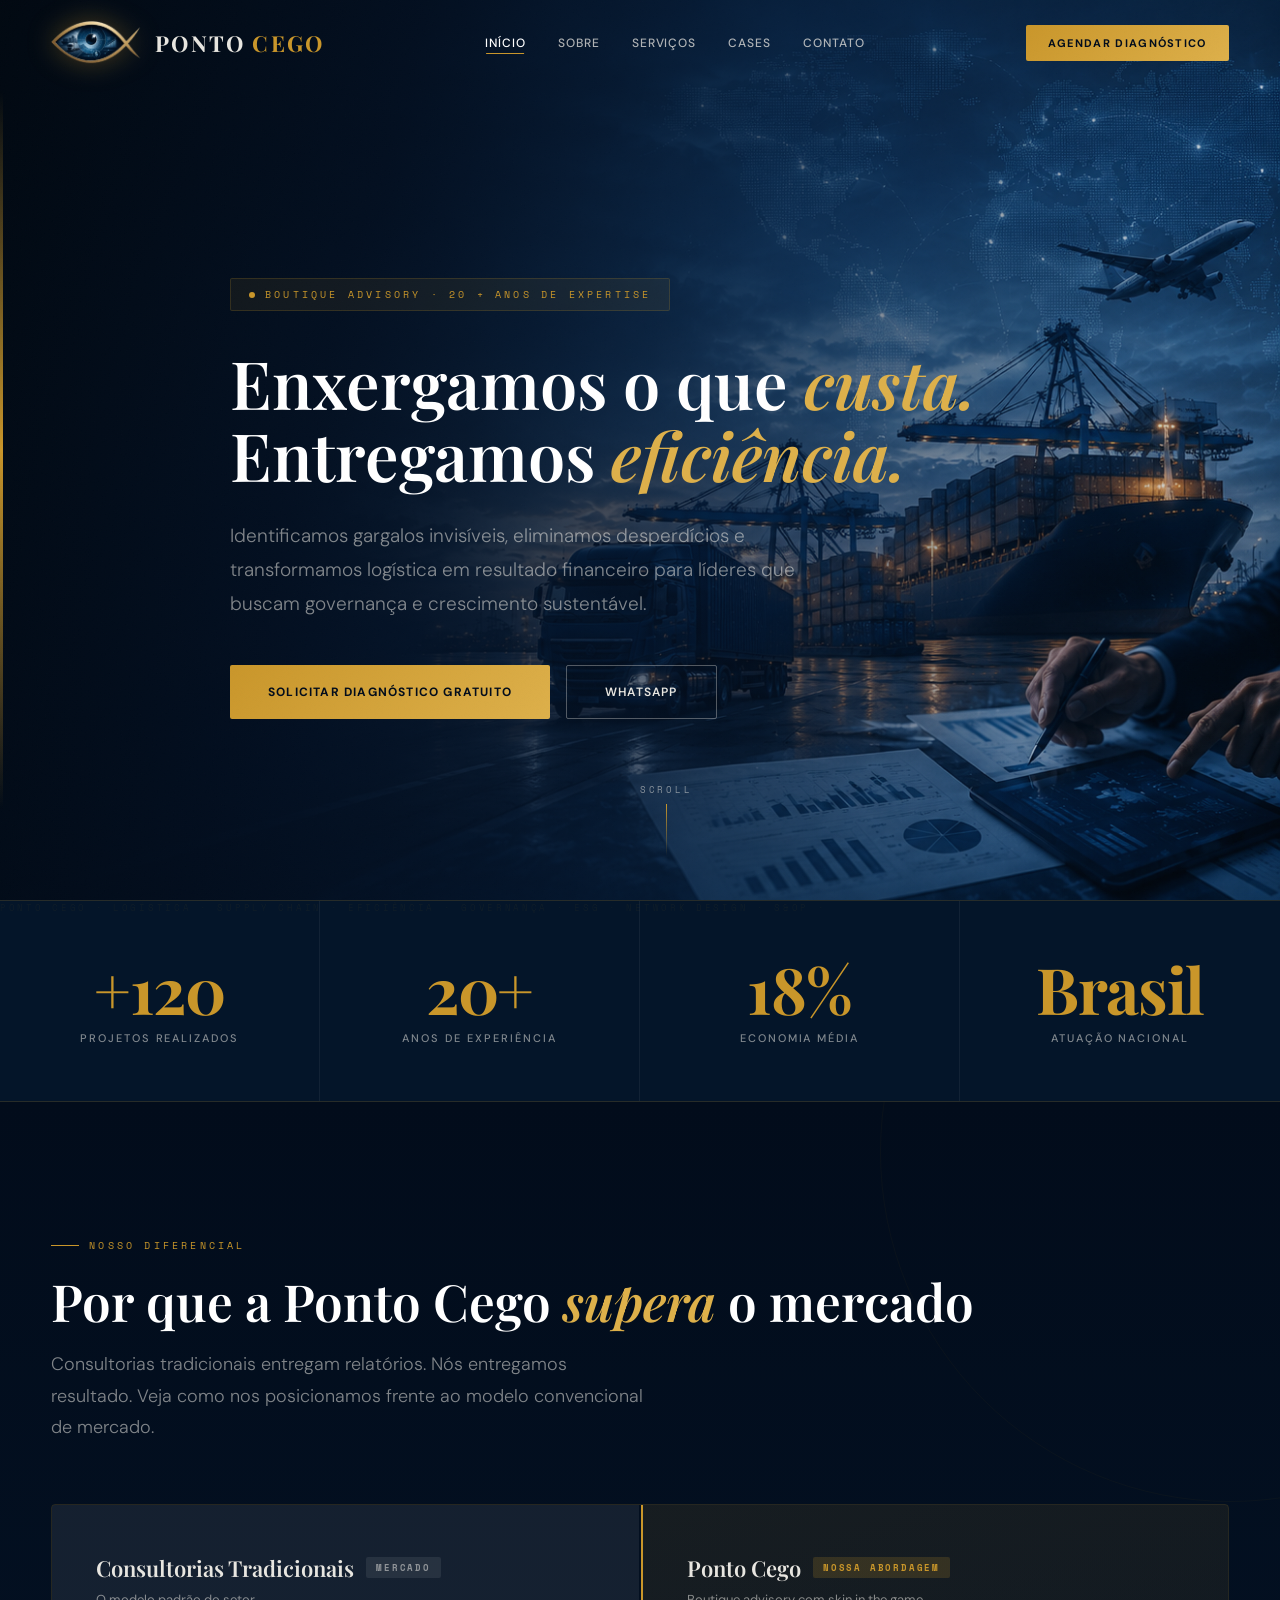
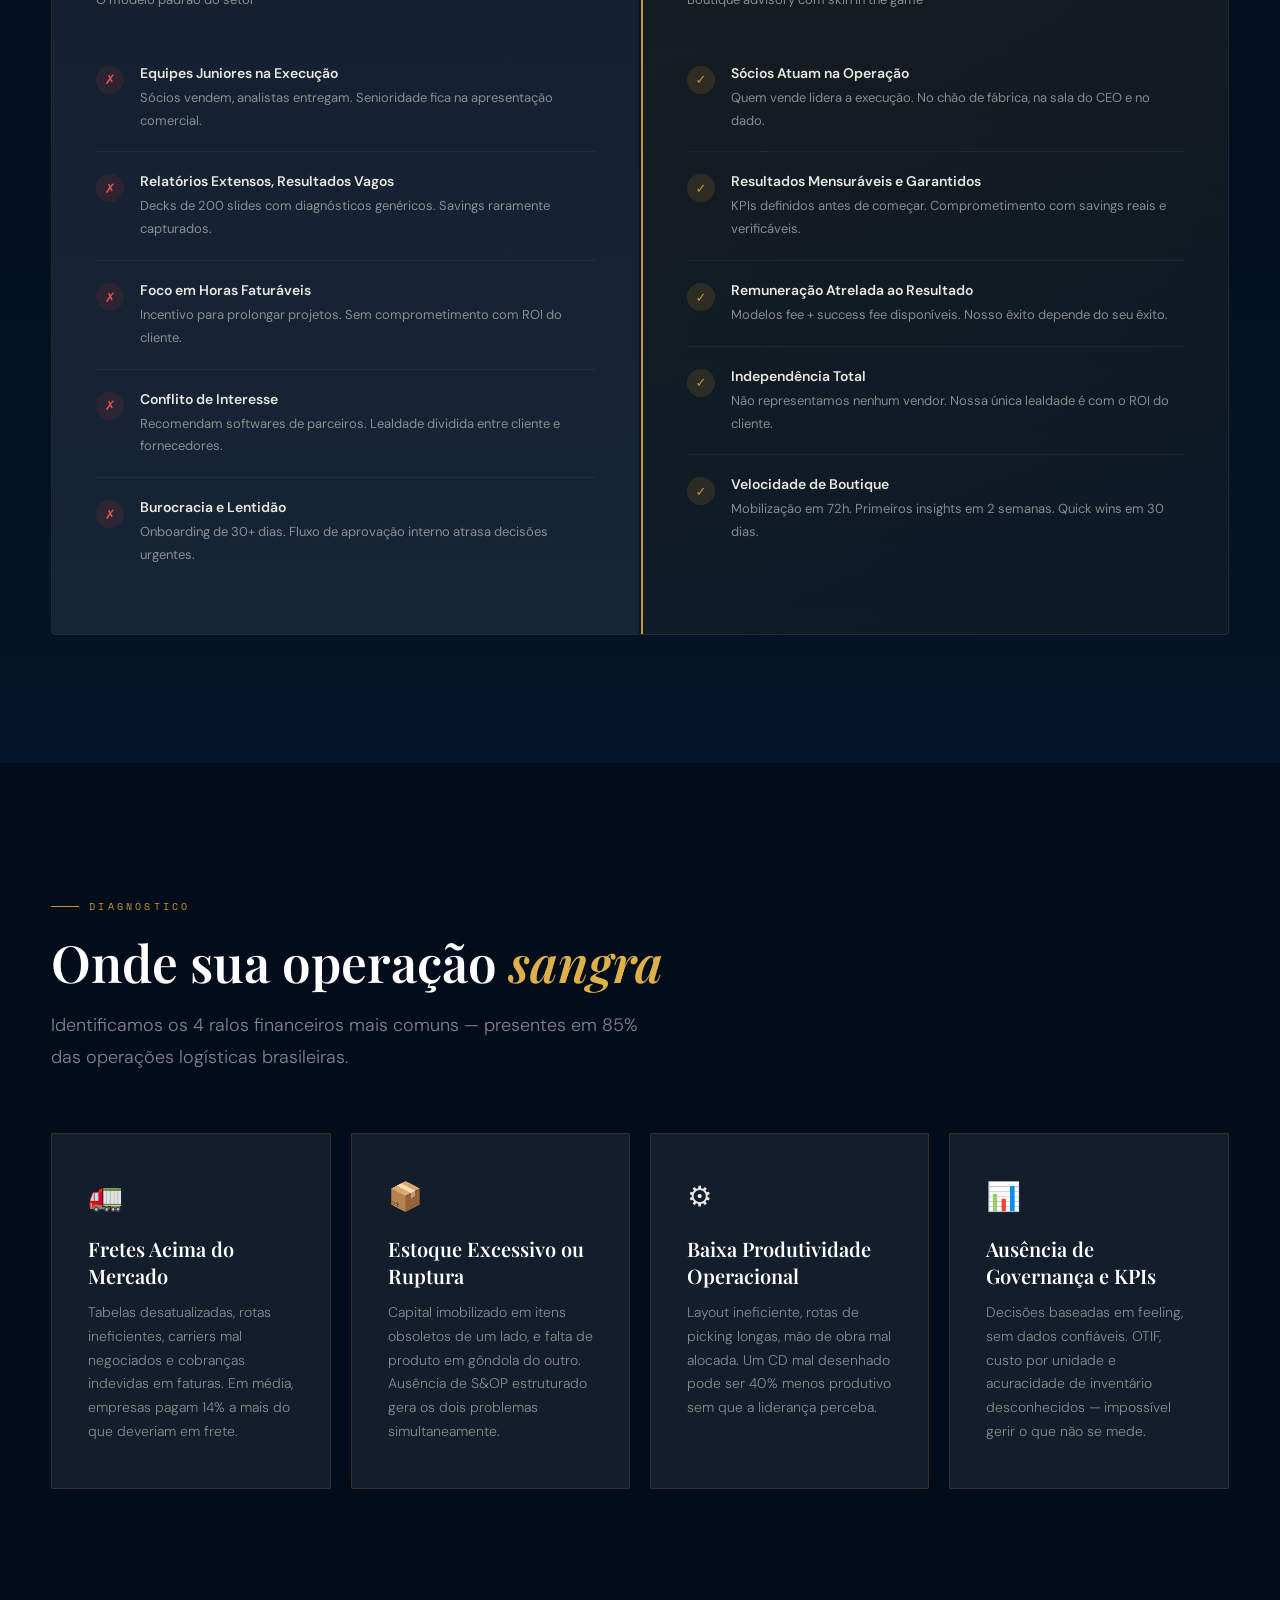
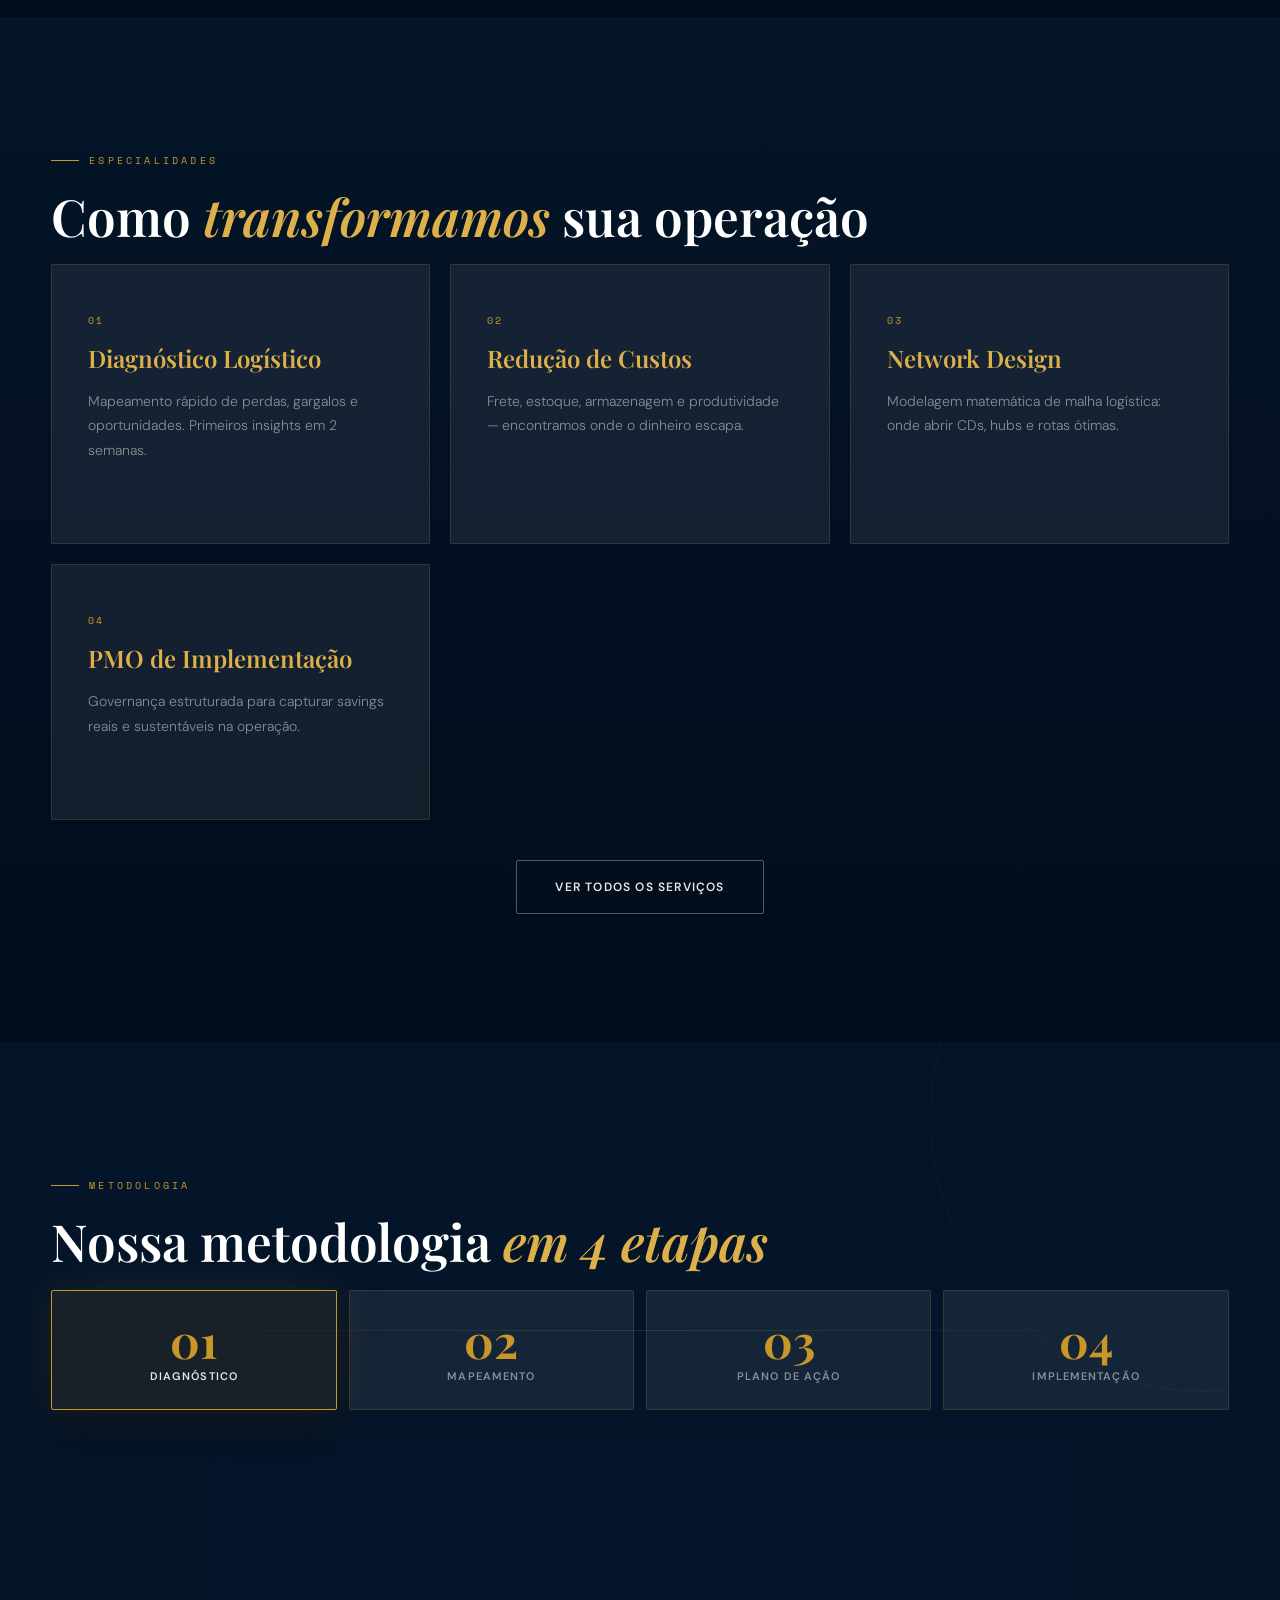
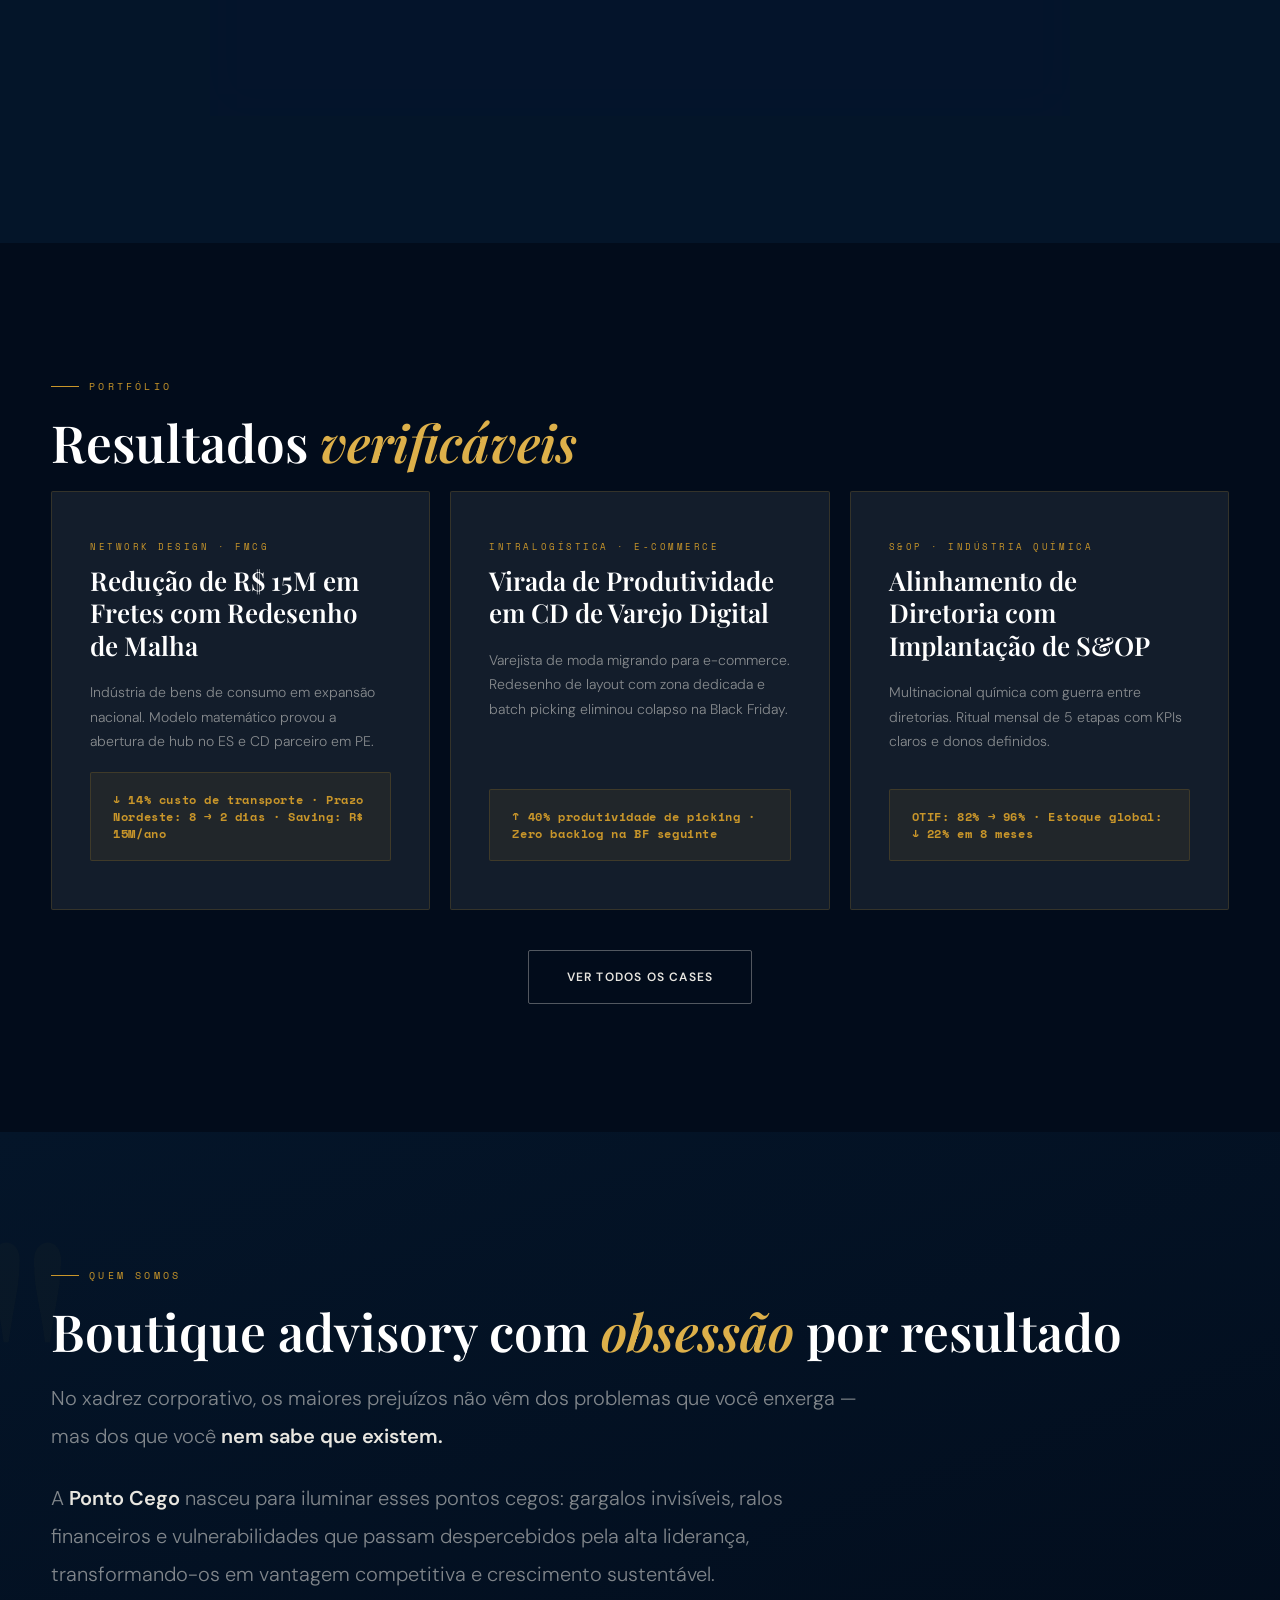
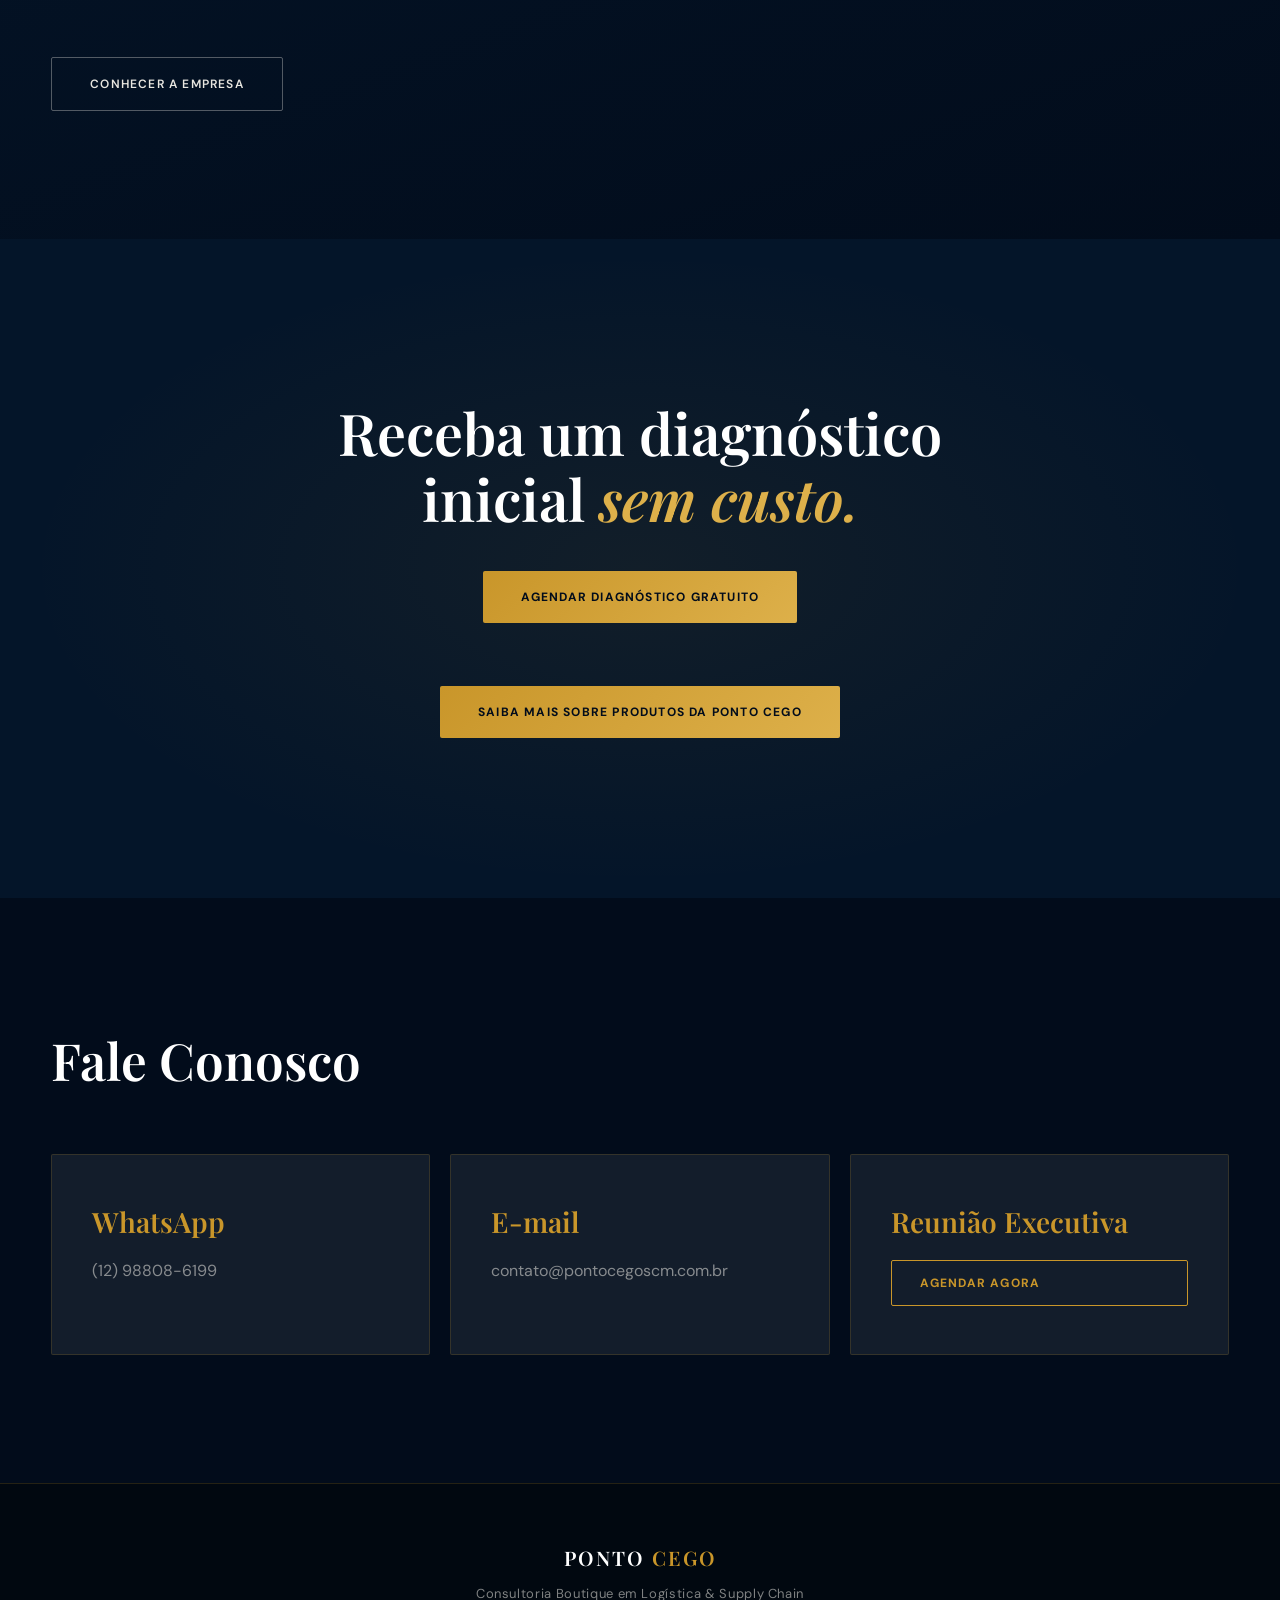
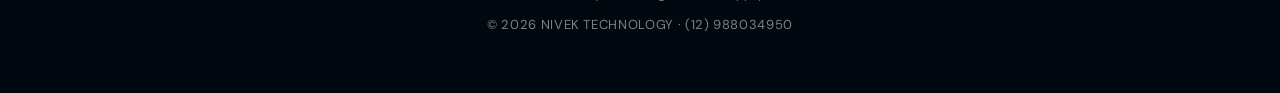
==== commit 0f85e17b: "Add files via upload" ====
--- a/index.html
+++ b/index.html
@@ -40,7 +40,7 @@
   <div class="hero-bg"></div>
   <div class="hero-vignette"></div>
   <div class="container hero-content">
-    <div class="hero-badge">Boutique Advisory · 15+ Anos de Expertise</div>
+    <div class="hero-badge">Boutique Advisory · 20 + Anos de Expertise</div>
     <h1>Enxergamos o que <em>custa.</em><br>Entregamos <em>eficiência.</em></h1>
     <p>Identificamos gargalos invisíveis, eliminamos desperdícios e transformamos logística em resultado financeiro para líderes que buscam governança e crescimento sustentável.</p>
     <div class="hero-btns">
@@ -55,7 +55,7 @@
 <section class="stats-belt">
   <div class="stats-grid">
     <div class="stat-item reveal"><div class="stat-num">+120</div><div class="stat-label">Projetos Realizados</div></div>
-    <div class="stat-item reveal reveal-d1"><div class="stat-num">15+</div><div class="stat-label">Anos de Experiência</div></div>
+    <div class="stat-item reveal reveal-d1"><div class="stat-num">20+</div><div class="stat-label">Anos de Experiência</div></div>
     <div class="stat-item reveal reveal-d2"><div class="stat-num">18%</div><div class="stat-label">Economia Média</div></div>
     <div class="stat-item reveal reveal-d3"><div class="stat-num">Brasil</div><div class="stat-label">Atuação Nacional</div></div>
   </div>
@@ -267,8 +267,13 @@
   <div class="cta-inner">
     <h2 class="reveal">Receba um diagnóstico inicial <em>sem custo.</em></h2>
     <a href="https://wa.me/5512988086199" class="btn-primary reveal">Agendar Diagnóstico Gratuito</a>
-  </div>
-</section>
+    <br><br><br><br>
+    <a href="#" class="btn-primary reveal">Saiba mais sobre produtos da ponto cego</a>
+  </div>
+ 
+</section>
+
+
 
 <!-- CONTATO -->
 <section class="contato">
@@ -281,7 +286,7 @@
       </div>
       <div class="contato-card reveal reveal-d2">
         <h3>E-mail</h3>
-        <a href="mailto:pontocegoscm@gmail.com">pontocegoscm@gmail.com</a>
+        <a href="mailto:pontocegoscm@gmail.com"> contato@pontocegoscm.com.br</a>
       </div>
       <div class="contato-card reveal reveal-d3">
         <h3>Reunião Executiva</h3>
@@ -290,6 +295,8 @@
     </div>
   </div>
 </section>
+
+
 
 <!-- FOOTER -->
 <footer>
